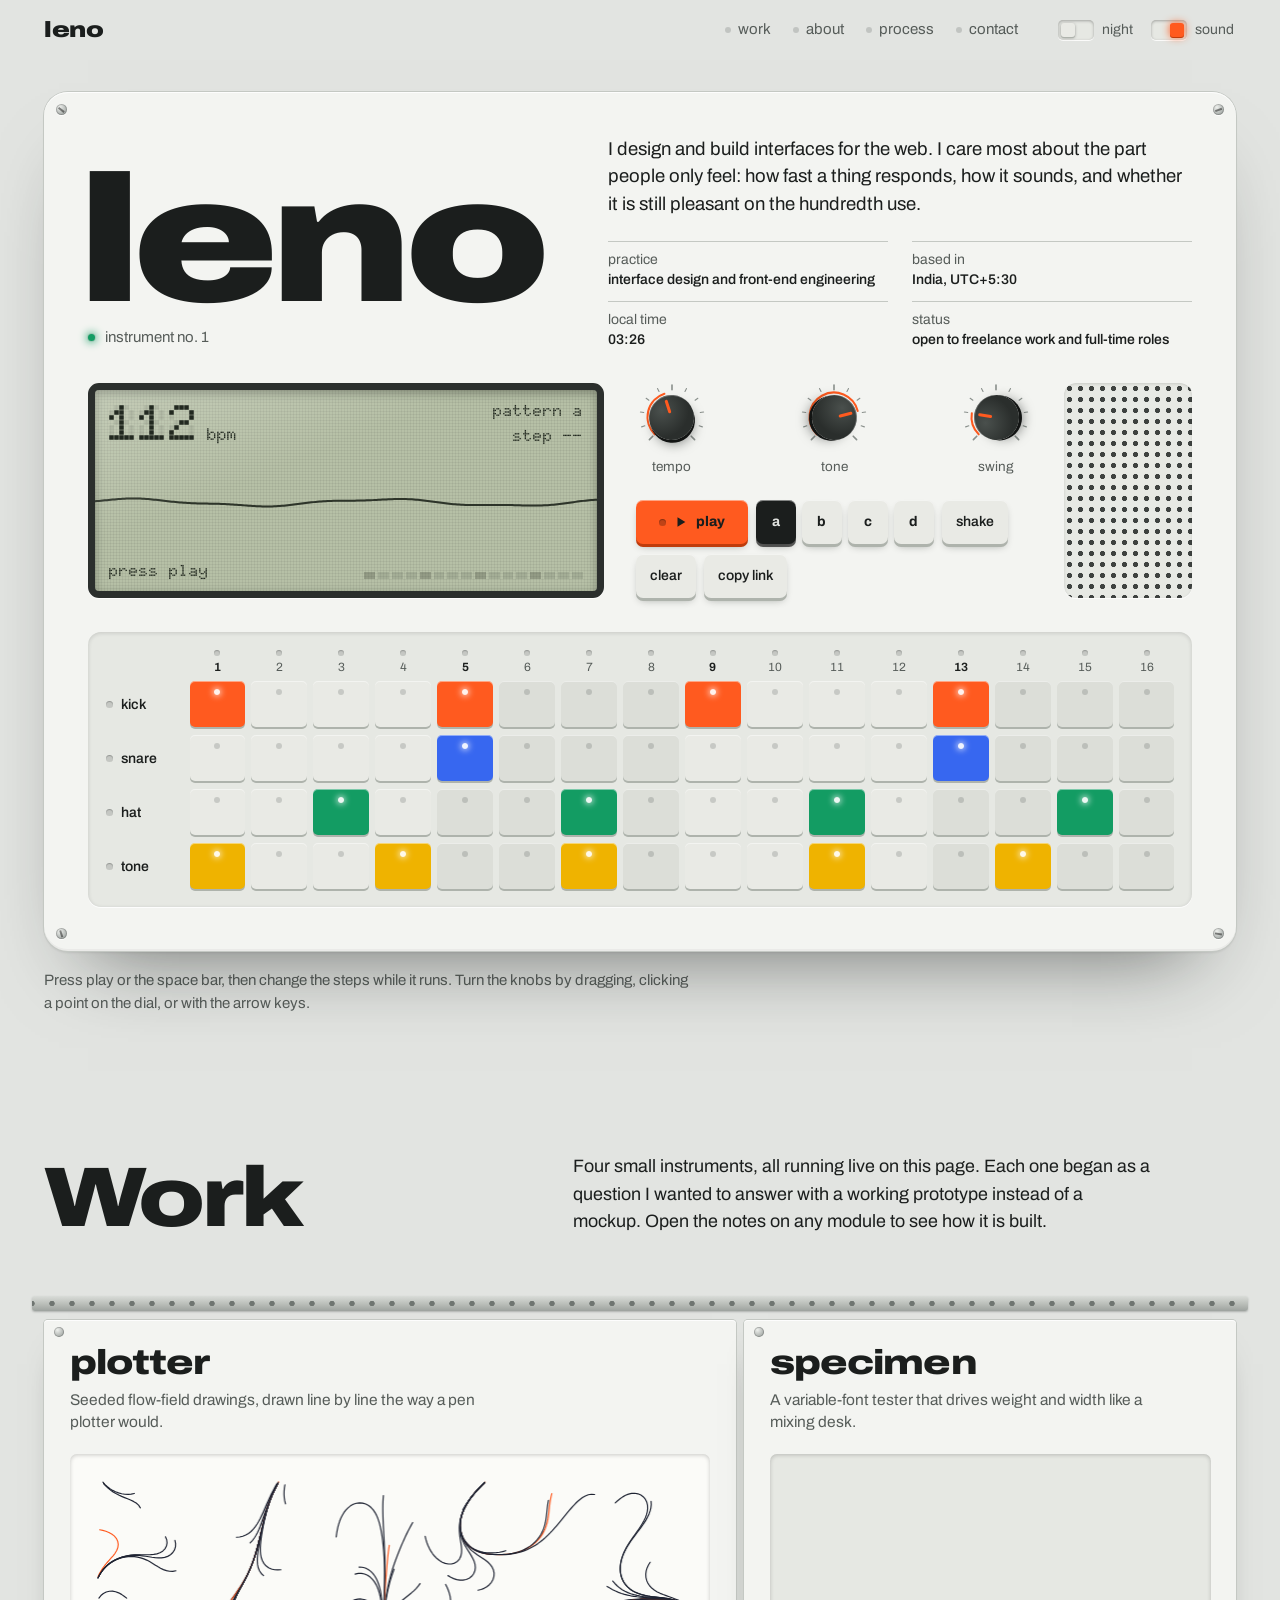
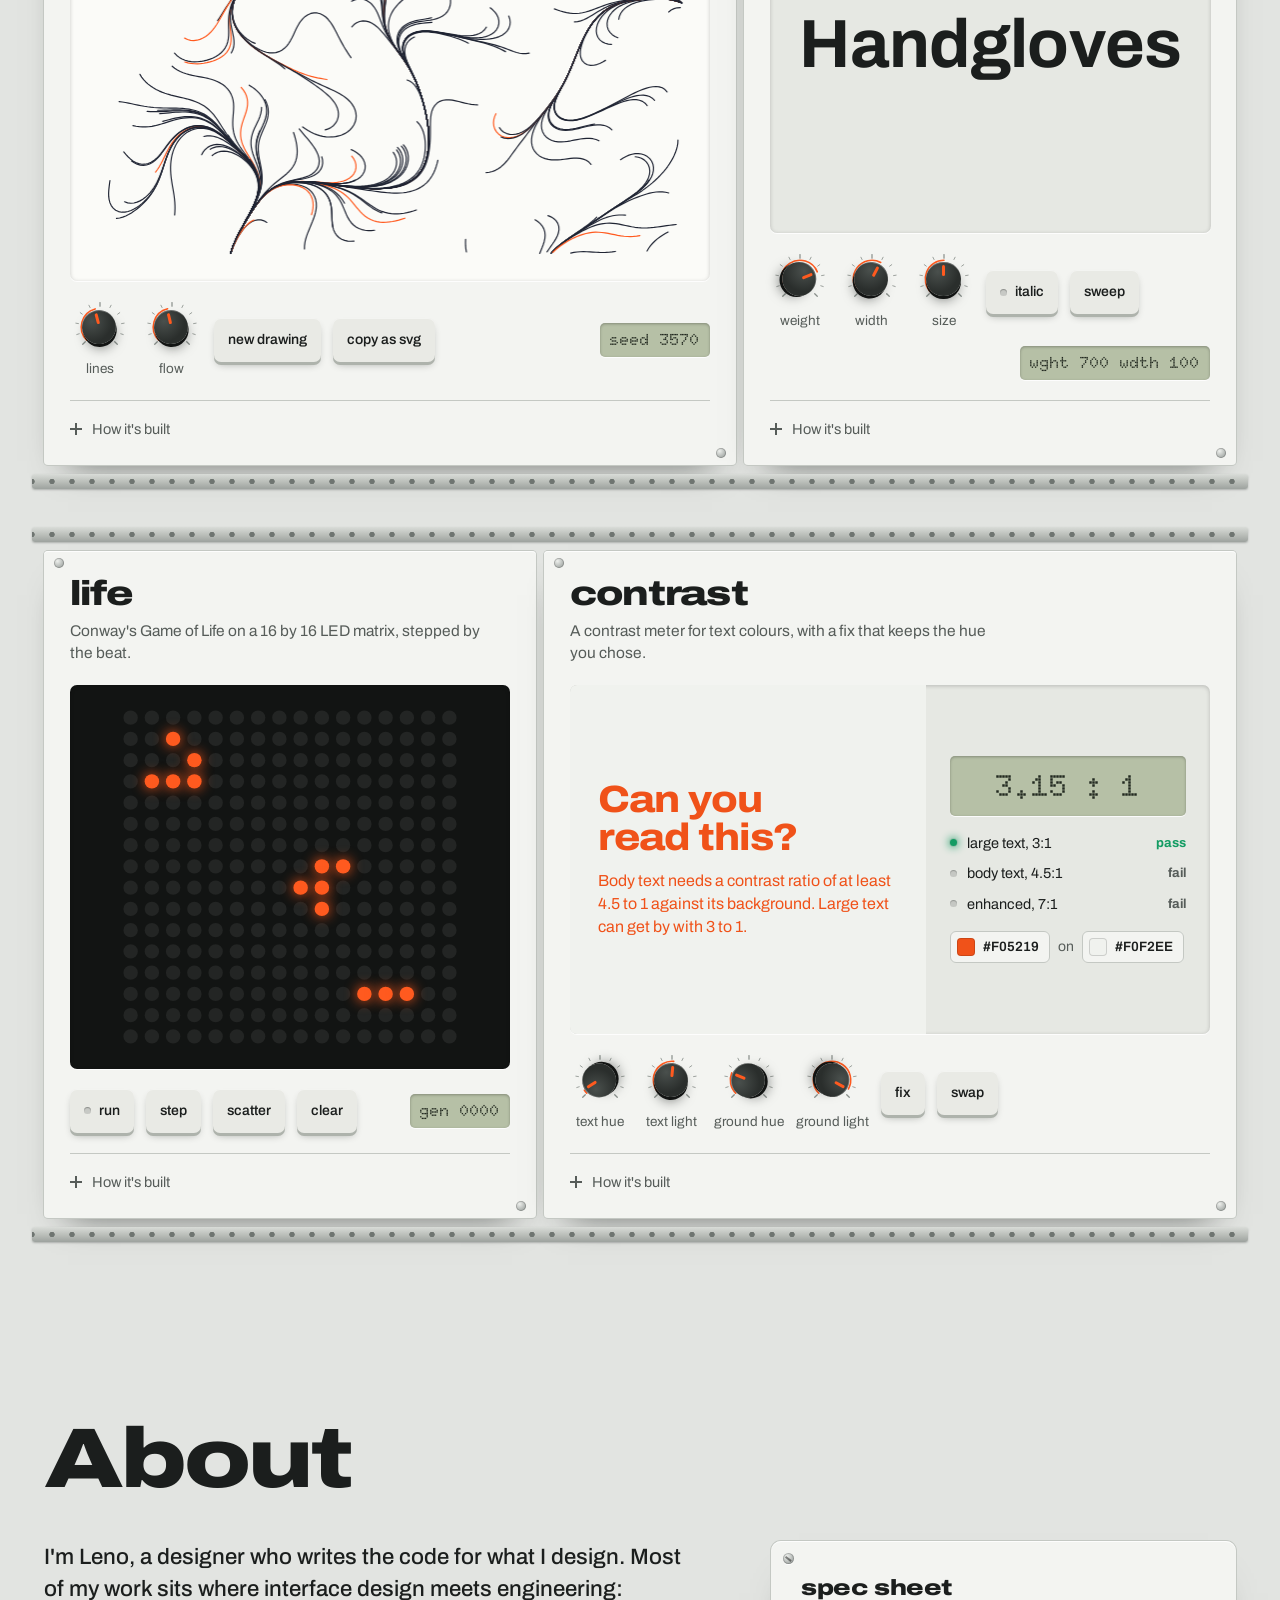
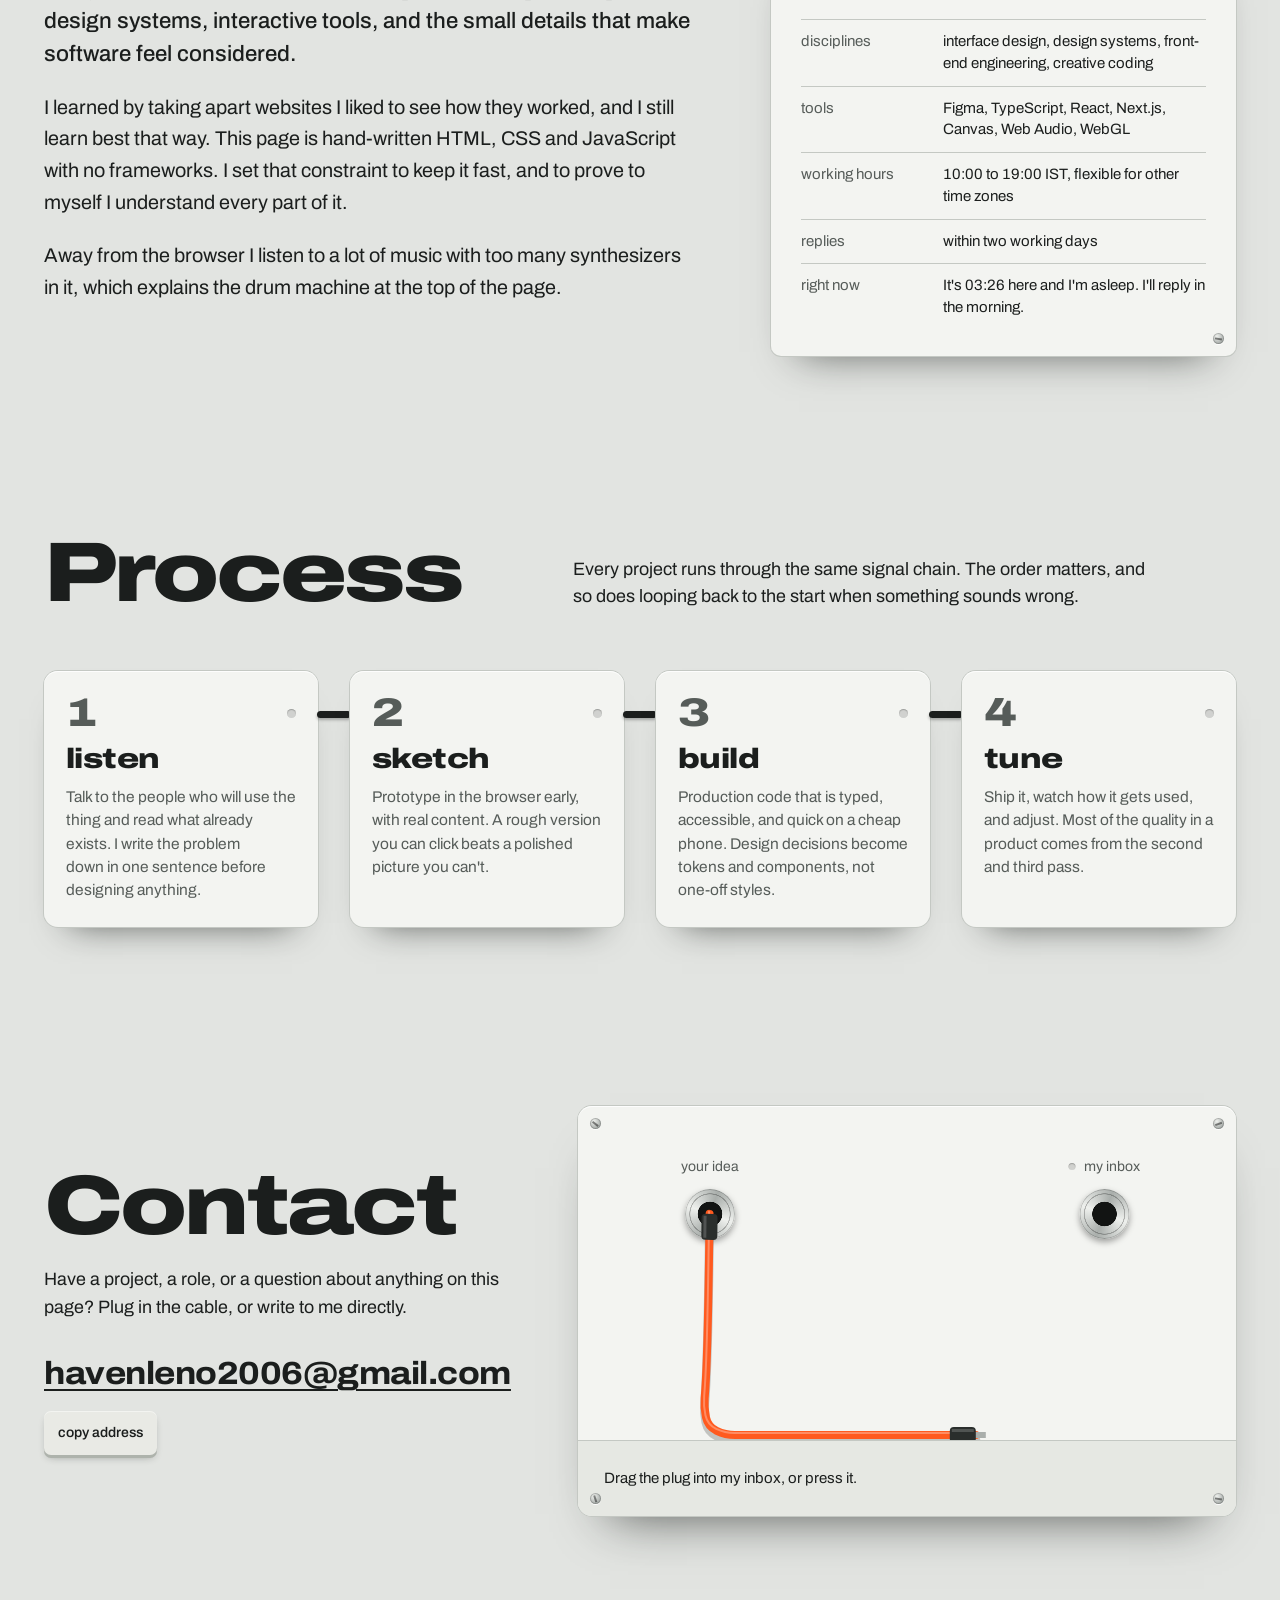
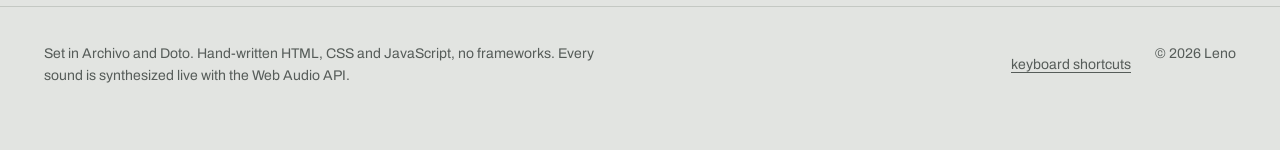
==== portfolio-1/index.html @ 3a53a5d0 "Add portfolio 1: Leno Instrument No. 1 A static portfolio built as a piece of electronic hardware. T" ====
<!doctype html>
<html lang="en">
<head>
<meta charset="utf-8">
<meta name="viewport" content="width=device-width, initial-scale=1, viewport-fit=cover">
<title>Leno Instrument No. 1</title>
<meta name="description" content="Leno designs and builds interfaces for the web. This portfolio is a playable instrument: a drum machine, four live tools, and a patch cable to get in touch.">
<meta name="theme-color" content="#E2E4E1" media="(prefers-color-scheme: light)">
<meta name="theme-color" content="#141617" media="(prefers-color-scheme: dark)">
<link rel="icon" href="data:image/svg+xml,%3Csvg xmlns='http://www.w3.org/2000/svg' viewBox='0 0 32 32'%3E%3Ccircle cx='16' cy='16' r='14' fill='%23FF5A1F'/%3E%3Crect x='14.5' y='4' width='3' height='11' rx='1.5' fill='%231B1E1D'/%3E%3C/svg%3E">
<link rel="preconnect" href="https://fonts.googleapis.com">
<link rel="preconnect" href="https://fonts.gstatic.com" crossorigin>
<link rel="stylesheet" href="https://fonts.googleapis.com/css2?family=Archivo:ital,wdth,wght@0,62..125,100..900;1,62..125,100..900&family=Doto:wght@400..900&display=swap">
<script>
  // Apply a saved theme before first paint so the page never flashes the wrong one.
  (function () {
    document.documentElement.classList.add('js');
    try {
      var saved = JSON.parse(localStorage.getItem('leno:theme'));
      if (saved === 'dark' || saved === 'light') document.documentElement.setAttribute('data-theme', saved);
    } catch (e) {}
  })();
</script>
<link rel="stylesheet" href="css/main.css">
<link rel="stylesheet" href="css/device.css">
<link rel="stylesheet" href="css/rack.css">
<link rel="stylesheet" href="css/sections.css">
</head>
<body>

<a class="skip" href="#work">Skip to the work</a>

<header class="topbar" id="topbar">
  <div class="wrap topbar__inner">
    <a class="topbar__mark" href="#top" aria-label="Leno, back to the top">leno</a>
    <nav class="topbar__nav" aria-label="Sections">
      <a href="#work">work</a>
      <a href="#about">about</a>
      <a href="#process">process</a>
      <a href="#contact">contact</a>
    </nav>
    <div class="topbar__switches">
      <button class="switch" id="theme-switch" type="button" role="switch" aria-checked="false">
        <span class="switch__track" aria-hidden="true"><span class="switch__thumb"></span></span>
        <span class="switch__label">night</span>
      </button>
      <button class="switch" id="sound-switch" type="button" role="switch" aria-checked="true">
        <span class="switch__track" aria-hidden="true"><span class="switch__thumb"></span></span>
        <span class="switch__label">sound</span>
      </button>
    </div>
  </div>
</header>

<main id="main">

  <!-- The hero is a working drum machine. -->
  <section class="hero wrap" id="top" aria-labelledby="hero-title">
    <div class="device" id="device" data-state="off">
      <span class="screw screw--tl" aria-hidden="true"></span>
      <span class="screw screw--tr" aria-hidden="true"></span>
      <span class="screw screw--bl" aria-hidden="true"></span>
      <span class="screw screw--br" aria-hidden="true"></span>

      <div class="device__head">
        <div class="device__brand">
          <h1 class="wordmark" id="hero-title">leno</h1>
          <p class="device__model"><span class="led led--power" aria-hidden="true"></span>instrument no. 1</p>
        </div>
        <div class="device__intro">
          <p class="lede">I design and build interfaces for the web. I care most about the part people only feel: how fast a thing responds, how it sounds, and whether it is still pleasant on the hundredth use.</p>
          <dl class="plate">
            <div><dt>practice</dt><dd>interface design and front-end engineering</dd></div>
            <div><dt>based in</dt><dd data-place>India, UTC+5:30</dd></div>
            <div><dt>local time</dt><dd><time data-clock>--:--</time></dd></div>
            <div><dt>status</dt><dd>open to freelance work and full-time roles</dd></div>
          </dl>
        </div>
      </div>

      <div class="device__deck">
        <div class="lcd" id="lcd">
          <canvas class="lcd__scope" id="scope" aria-hidden="true"></canvas>
          <div class="lcd__top">
            <div class="lcd__tempo">
              <span class="lcd__ghost" aria-hidden="true">888</span>
              <span class="lcd__bpm" id="lcd-bpm">112</span>
              <span class="lcd__unit">bpm</span>
            </div>
            <div class="lcd__meta">
              <span id="lcd-pattern">pattern a</span>
              <span id="lcd-step">step --</span>
            </div>
          </div>
          <div class="lcd__bottom">
            <span class="lcd__msg" id="lcd-msg" aria-live="polite">press play</span>
            <span class="lcd__steps" id="lcd-steps" aria-hidden="true"></span>
          </div>
        </div>

        <div class="controls">
          <div class="knobs">
            <div class="knob-wrap"><div id="knob-tempo"></div><span class="knob-label" id="knob-tempo-label">tempo</span></div>
            <div class="knob-wrap"><div id="knob-tone"></div><span class="knob-label" id="knob-tone-label">tone</span></div>
            <div class="knob-wrap"><div id="knob-swing"></div><span class="knob-label" id="knob-swing-label">swing</span></div>
          </div>
          <div class="transport">
            <button class="key key--play" id="play" type="button">
              <span class="key__led" aria-hidden="true"></span>
              <svg class="icon icon--play" viewBox="0 0 16 16" aria-hidden="true"><path d="M4 2.5v11l9-5.5z"/></svg>
              <svg class="icon icon--stop" viewBox="0 0 16 16" aria-hidden="true"><rect x="3.5" y="3.5" width="9" height="9" rx="1"/></svg>
              <span class="key__text">play</span>
            </button>
            <div class="patterns" role="group" aria-label="Patterns">
              <button class="key" type="button" data-pattern="a" aria-pressed="true" aria-label="Pattern a, four on the floor">a</button>
              <button class="key" type="button" data-pattern="b" aria-pressed="false" aria-label="Pattern b, broken beat">b</button>
              <button class="key" type="button" data-pattern="c" aria-pressed="false" aria-label="Pattern c, half time">c</button>
              <button class="key" type="button" data-pattern="d" aria-pressed="false" aria-label="Pattern d, electro">d</button>
            </div>
            <button class="key" id="shake" type="button">shake</button>
            <button class="key" id="clear" type="button">clear</button>
            <button class="key" id="share" type="button">copy link</button>
          </div>
        </div>

        <div class="grille" id="grille" aria-hidden="true"></div>
      </div>

      <div class="seq" id="seq" role="group" aria-label="Step sequencer, 4 lanes of 16 steps" aria-describedby="seq-help">
        <p class="visually-hidden" id="seq-help">Each button turns one step on or off. Use the arrow keys to move between steps.</p>
      </div>
    </div>
    <p class="hero__hint">Press play or the space bar, then change the steps while it runs. Turn the knobs by dragging, clicking a point on the dial, or with the arrow keys.</p>
  </section>

  <!-- Work: four live modules mounted in a rack. -->
  <section class="section wrap" id="work" aria-labelledby="work-title">
    <div class="section__head">
      <h2 class="section__title" id="work-title">Work</h2>
      <p class="section__lead">Four small instruments, all running live on this page. Each one began as a question I wanted to answer with a working prototype instead of a mockup. Open the notes on any module to see how it is built.</p>
    </div>

    <div class="rack">
      <div class="rack__row">

        <article class="module module--plotter" id="plotter" aria-labelledby="plotter-title" style="--span: 7">
          <header class="module__head">
            <h3 id="plotter-title">plotter</h3>
            <p>Seeded flow-field drawings, drawn line by line the way a pen plotter would.</p>
          </header>
          <div class="module__screen plotter__paper">
            <canvas class="plotter__canvas" id="plotter-canvas" role="img" aria-label="Generated line drawing"></canvas>
            <span class="plotter__pen" id="plotter-pen" aria-hidden="true"></span>
          </div>
          <div class="module__controls">
            <div class="knob-wrap knob-wrap--small"><div id="knob-density"></div><span class="knob-label" id="knob-density-label">lines</span></div>
            <div class="knob-wrap knob-wrap--small"><div id="knob-flow"></div><span class="knob-label" id="knob-flow-label">flow</span></div>
            <button class="key" id="plotter-new" type="button">new drawing</button>
            <button class="key" id="plotter-copy" type="button">copy as svg</button>
            <span class="readout" id="plotter-seed">seed 0000</span>
          </div>
          <details class="module__notes">
            <summary>How it's built</summary>
            <p>A flow field is a grid of angles taken from gradient noise. Every line starts at a random point and follows those angles until it leaves the paper. The random numbers come from a seeded generator, so the same seed always gives the same drawing.</p>
            <p>It renders to canvas while you watch. Copying exports the same line data as clean SVG paths, ready to paste into Figma or send to a real plotter.</p>
            <p class="module__stack">Canvas 2D, seeded PRNG, Perlin-style gradient noise</p>
          </details>
        </article>

        <article class="module module--specimen" id="specimen" aria-labelledby="specimen-title" style="--span: 5">
          <header class="module__head">
            <h3 id="specimen-title">specimen</h3>
            <p>A variable-font tester that drives weight and width like a mixing desk.</p>
          </header>
          <div class="module__screen specimen__screen" id="specimen-screen">
            <p class="specimen__text" id="specimen-text" contenteditable="true" spellcheck="false" role="textbox" aria-label="Sample text. Click to type your own.">Handgloves</p>
          </div>
          <div class="module__controls">
            <div class="knob-wrap knob-wrap--small"><div id="knob-wght"></div><span class="knob-label" id="knob-wght-label">weight</span></div>
            <div class="knob-wrap knob-wrap--small"><div id="knob-wdth"></div><span class="knob-label" id="knob-wdth-label">width</span></div>
            <div class="knob-wrap knob-wrap--small"><div id="knob-size"></div><span class="knob-label" id="knob-size-label">size</span></div>
            <button class="key" id="specimen-italic" type="button" aria-pressed="false"><span class="key__led" aria-hidden="true"></span>italic</button>
            <button class="key" id="specimen-sweep" type="button">sweep</button>
            <span class="readout" id="specimen-readout">wght 700 wdth 100</span>
          </div>
          <details class="module__notes">
            <summary>How it's built</summary>
            <p>A variable font stores a whole family in one file, with axes you can set to any value in between. This tester moves Archivo along its weight and width axes, the same font and axes used for every heading on this page. Click the sample to type your own text.</p>
            <p class="module__stack">CSS font-weight and font-stretch on a variable font, container query units</p>
          </details>
        </article>

      </div>
      <div class="rack__row">

        <article class="module module--life" id="life" aria-labelledby="life-title" style="--span: 5">
          <header class="module__head">
            <h3 id="life-title">life</h3>
            <p>Conway's Game of Life on a 16 by 16 LED matrix, stepped by the beat.</p>
          </header>
          <div class="module__screen life__matrix">
            <canvas class="life__canvas" id="life-canvas" tabindex="0" role="application" aria-roledescription="cell grid" aria-label="Life grid, 16 by 16. Arrow keys move the cursor, space turns a cell on or off." aria-describedby="life-readout"></canvas>
          </div>
          <div class="module__controls">
            <button class="key" id="life-run" type="button" aria-pressed="false"><span class="key__led" aria-hidden="true"></span>run</button>
            <button class="key" id="life-step" type="button">step</button>
            <button class="key" id="life-seed" type="button">scatter</button>
            <button class="key" id="life-clear" type="button">clear</button>
            <span class="readout" id="life-readout">gen 0000</span>
          </div>
          <details class="module__notes">
            <summary>How it's built</summary>
            <p>The grid wraps at the edges, so a glider that leaves on the right comes back on the left. Draw cells with the pointer, or focus the grid and use the arrow keys and space.</p>
            <p>When the drum machine is playing, the grid advances one generation on every beat instead of running on its own timer, so rhythm and pattern stay locked together.</p>
            <p class="module__stack">Canvas 2D, typed arrays, the sequencer's audio clock</p>
          </details>
        </article>

        <article class="module module--contrast" id="contrast" aria-labelledby="contrast-title" style="--span: 7">
          <header class="module__head">
            <h3 id="contrast-title">contrast</h3>
            <p>A contrast meter for text colours, with a fix that keeps the hue you chose.</p>
          </header>
          <div class="module__screen contrast__screen">
            <div class="contrast__preview" id="contrast-preview">
              <p class="contrast__big">Can you read this?</p>
              <p class="contrast__small">Body text needs a contrast ratio of at least 4.5 to 1 against its background. Large text can get by with 3 to 1.</p>
            </div>
            <div class="contrast__meter">
              <p class="readout readout--big" id="contrast-ratio">0.00 : 1</p>
              <ul class="contrast__checks" id="contrast-checks">
                <li data-min="3"><span class="led" aria-hidden="true"></span><span>large text, 3:1</span><strong>fail</strong></li>
                <li data-min="4.5"><span class="led" aria-hidden="true"></span><span>body text, 4.5:1</span><strong>fail</strong></li>
                <li data-min="7"><span class="led" aria-hidden="true"></span><span>enhanced, 7:1</span><strong>fail</strong></li>
              </ul>
              <p class="contrast__hex">
                <button class="hexchip" type="button" id="contrast-fg-hex">#000000</button>
                <span>on</span>
                <button class="hexchip" type="button" id="contrast-bg-hex">#FFFFFF</button>
              </p>
            </div>
          </div>
          <div class="module__controls">
            <div class="knob-wrap knob-wrap--small"><div id="knob-fg-h"></div><span class="knob-label" id="knob-fg-h-label">text hue</span></div>
            <div class="knob-wrap knob-wrap--small"><div id="knob-fg-l"></div><span class="knob-label" id="knob-fg-l-label">text light</span></div>
            <div class="knob-wrap knob-wrap--small"><div id="knob-bg-h"></div><span class="knob-label" id="knob-bg-h-label">ground hue</span></div>
            <div class="knob-wrap knob-wrap--small"><div id="knob-bg-l"></div><span class="knob-label" id="knob-bg-l-label">ground light</span></div>
            <button class="key" id="contrast-fix" type="button">fix</button>
            <button class="key" id="contrast-swap" type="button">swap</button>
          </div>
          <details class="module__notes">
            <summary>How it's built</summary>
            <p>The ratio uses the WCAG 2 formula: the relative luminance of the lighter colour plus 0.05, divided by the darker one plus 0.05. Fix runs a binary search for the smallest lightness change to the text colour that reaches 4.5 to 1, so the hue you picked survives.</p>
            <p class="module__stack">sRGB relative luminance, binary search, no colour libraries</p>
          </details>
        </article>

      </div>
    </div>
  </section>

  <!-- About -->
  <section class="section wrap about" id="about" aria-labelledby="about-title">
    <div class="section__head">
      <h2 class="section__title" id="about-title">About</h2>
    </div>
    <div class="about__grid">
      <div class="about__text">
        <p>I'm Leno, a designer who writes the code for what I design. Most of my work sits where interface design meets engineering: design systems, interactive tools, and the small details that make software feel considered.</p>
        <p>I learned by taking apart websites I liked to see how they worked, and I still learn best that way. This page is hand-written HTML, CSS and JavaScript with no frameworks. I set that constraint to keep it fast, and to prove to myself I understand every part of it.</p>
        <p>Away from the browser I listen to a lot of music with too many synthesizers in it, which explains the drum machine at the top of the page.</p>
      </div>
      <aside class="spec" aria-labelledby="spec-title">
        <span class="screw screw--tl" aria-hidden="true"></span>
        <span class="screw screw--br" aria-hidden="true"></span>
        <h3 class="spec__title" id="spec-title">spec sheet</h3>
        <dl class="spec__list">
          <div><dt>disciplines</dt><dd>interface design, design systems, front-end engineering, creative coding</dd></div>
          <div><dt>tools</dt><dd>Figma, TypeScript, React, Next.js, Canvas, Web Audio, WebGL</dd></div>
          <div><dt>working hours</dt><dd>10:00 to 19:00 IST, flexible for other time zones</dd></div>
          <div><dt>replies</dt><dd>within two working days</dd></div>
          <div><dt>right now</dt><dd id="now-status">checking the clock</dd></div>
        </dl>
      </aside>
    </div>
  </section>

  <!-- Process: the stages really are a sequence, so they are numbered. -->
  <section class="section wrap" id="process" aria-labelledby="process-title">
    <div class="section__head">
      <h2 class="section__title" id="process-title">Process</h2>
      <p class="section__lead">Every project runs through the same signal chain. The order matters, and so does looping back to the start when something sounds wrong.</p>
    </div>
    <ol class="chain" id="chain">
      <li class="pedal">
        <div class="pedal__top"><span class="pedal__num">1</span><span class="led" aria-hidden="true"></span></div>
        <h3>listen</h3>
        <p>Talk to the people who will use the thing and read what already exists. I write the problem down in one sentence before designing anything.</p>
      </li>
      <li class="pedal">
        <div class="pedal__top"><span class="pedal__num">2</span><span class="led" aria-hidden="true"></span></div>
        <h3>sketch</h3>
        <p>Prototype in the browser early, with real content. A rough version you can click beats a polished picture you can't.</p>
      </li>
      <li class="pedal">
        <div class="pedal__top"><span class="pedal__num">3</span><span class="led" aria-hidden="true"></span></div>
        <h3>build</h3>
        <p>Production code that is typed, accessible, and quick on a cheap phone. Design decisions become tokens and components, not one-off styles.</p>
      </li>
      <li class="pedal">
        <div class="pedal__top"><span class="pedal__num">4</span><span class="led" aria-hidden="true"></span></div>
        <h3>tune</h3>
        <p>Ship it, watch how it gets used, and adjust. Most of the quality in a product comes from the second and third pass.</p>
      </li>
    </ol>
  </section>

  <!-- Contact: a patch bay with a real cable. The address is always visible as text. -->
  <section class="section wrap contact" id="contact" aria-labelledby="contact-title">
    <div class="contact__grid">
      <div class="contact__text">
        <h2 class="section__title" id="contact-title">Contact</h2>
        <p class="section__lead">Have a project, a role, or a question about anything on this page? Plug in the cable, or write to me directly.</p>
        <div class="contact__email">
          <a class="contact__address" data-email href="mailto:havenleno2006@gmail.com">havenleno2006@gmail.com</a>
          <button class="key" type="button" data-copy-email>copy address</button>
        </div>
      </div>
      <div class="patchbay" id="patchbay">
        <span class="screw screw--tl" aria-hidden="true"></span>
        <span class="screw screw--tr" aria-hidden="true"></span>
        <span class="screw screw--bl" aria-hidden="true"></span>
        <span class="screw screw--br" aria-hidden="true"></span>
        <canvas class="patchbay__canvas" id="patch-canvas" aria-hidden="true"></canvas>
        <div class="jack jack--out" id="jack-out">
          <span class="jack__hole" aria-hidden="true"></span>
          <span class="jack__label">your idea</span>
        </div>
        <div class="jack jack--in" id="jack-in">
          <span class="jack__hole" aria-hidden="true"></span>
          <span class="jack__label"><span class="led" id="jack-led" aria-hidden="true"></span>my inbox</span>
        </div>
        <button class="patch__plug" id="patch-plug" type="button" aria-label="Cable plug. Press to plug it into my inbox."></button>
        <div class="patchbay__status">
          <p id="patch-status" aria-live="polite">Drag the plug into my inbox, or press it.</p>
          <div class="patchbay__actions" id="patch-actions" hidden>
            <a class="key key--go" data-email-compose href="mailto:havenleno2006@gmail.com">write an email</a>
            <button class="key" type="button" id="patch-unplug">unplug</button>
          </div>
        </div>
      </div>
    </div>
  </section>

</main>

<footer class="wrap colophon">
  <p>Set in Archivo and Doto. Hand-written HTML, CSS and JavaScript, no frameworks. Every sound is synthesized live with the Web Audio API.</p>
  <p class="colophon__end"><button class="linkish" type="button" id="open-shortcuts">keyboard shortcuts</button><span>&copy; <span data-year>2026</span> Leno</span></p>
</footer>

<div class="minideck" id="minideck" aria-hidden="true">
  <span class="minideck__steps" id="mini-steps"></span>
  <button class="key key--small" type="button" id="mini-stop" tabindex="-1">stop</button>
  <a class="minideck__back" href="#top" tabindex="-1">back to the device</a>
</div>

<dialog class="sheet" id="shortcuts" aria-labelledby="shortcuts-title">
  <h2 id="shortcuts-title">Keyboard shortcuts</h2>
  <dl class="sheet__list">
    <div><dt>play or stop</dt><dd><kbd>space</kbd></dd></div>
    <div><dt>patterns a to d</dt><dd><kbd>1</kbd> <kbd>2</kbd> <kbd>3</kbd> <kbd>4</kbd></dd></div>
    <div><dt>shake the pattern</dt><dd><kbd>r</kbd></dd></div>
    <div><dt>clear the pattern</dt><dd><kbd>c</kbd></dd></div>
    <div><dt>night mode</dt><dd><kbd>n</kbd></dd></div>
    <div><dt>sound on or off</dt><dd><kbd>m</kbd></dd></div>
    <div><dt>this sheet</dt><dd><kbd>?</kbd></dd></div>
  </dl>
  <form method="dialog"><button class="key" type="submit">close</button></form>
</dialog>

<div class="toast" id="toast" role="status" aria-live="polite"></div>

<script src="js/core.js" defer></script>
<script src="js/config.js" defer></script>
<script src="js/audio.js" defer></script>
<script src="js/knob.js" defer></script>
<script src="js/scope.js" defer></script>
<script src="js/sequencer.js" defer></script>
<script src="js/plotter.js" defer></script>
<script src="js/specimen.js" defer></script>
<script src="js/contrast.js" defer></script>
<script src="js/life.js" defer></script>
<script src="js/patch.js" defer></script>
<script src="js/app.js" defer></script>
</body>
</html>
---- portfolio-1/css/main.css ----
/* Arial resized to Archivo's measured width and vertical metrics, so text barely moves
   when the web font arrives (keeps layout shift near zero). */
@font-face {
  font-family: "Archivo Fallback";
  src: local("Arial"), local("Helvetica"), local("Liberation Sans");
  size-adjust: 97.9%;
  ascent-override: 89.9%;
  descent-override: 21.5%;
  line-gap-override: 0%;
}

/* Layout: one device-scale hero, then rack rows of live modules on a 12-column grid.
   Everything is a physical object: panels, rubber keys, knobs, LEDs, a reflective LCD. */
:root {
  --page: #E2E4E1;
  --page-deep: #D4D7D3;
  --panel: #F3F4F1;
  --panel-sunk: #E6E8E3;
  --edge: #C4C8C3;
  --hi: rgb(255 255 255 / .85);
  --ink: #1B1E1D;
  --ink-soft: #565C59;
  --on-accent: #1B1E1D;

  --key: #E9EAE5;
  --key-alt: #DCDED8;
  --key-side: #AEB3AC;
  --knob: #2A2E2C;
  --knob-hi: #4A504D;
  --knob-side: #121413;
  --tick: #8A908C;

  --lcd: #B6C0A6;
  --lcd-ink: #222920;
  --lcd-bezel: #2B2F2D;
  --paper: #FBFBF8;
  --paper-ink: #1F2433;
  --matrix: #121413;
  --led-off: rgb(27 30 29 / .16);

  --orange: #FF5A1F;
  --orange-deep: #BF3C0C;
  --blue: #3767F0;
  --green: #139C63;
  --yellow: #EFB300;

  --metal-1: #A9AEAB;
  --metal-2: #EEF0ED;
  --rail: #B9BDB8;
  --rail-hi: #D9DCD8;
  --rail-lo: #9DA29E;
  --rail-hole: #6F7571;

  --focus: #3767F0;
  --shadow-rgb: 20 24 22;

  --font: "Archivo", "Archivo Fallback", "Helvetica Neue", Helvetica, Arial, sans-serif;
  --font-dot: "Doto", "Courier New", monospace;

  color-scheme: light;
}

@media (prefers-color-scheme: dark) {
  :root:not([data-theme="light"]) {
    --page: #141617;
    --page-deep: #0F1112;
    --panel: #222527;
    --panel-sunk: #1A1C1E;
    --edge: #0A0B0C;
    --hi: rgb(255 255 255 / .07);
    --ink: #E7E9E5;
    --ink-soft: #A3A9A5;
    --key: #34383B;
    --key-alt: #2C3033;
    --key-side: #0D0F10;
    --knob: #CFD2CC;
    --knob-hi: #F2F3EF;
    --knob-side: #7E847F;
    --tick: #6D7370;
    --lcd: #93A68D;
    --lcd-ink: #121810;
    --lcd-bezel: #0B0C0D;
    --paper: #E9E9E3;
    --paper-ink: #1C2130;
    --matrix: #0A0B0B;
    --led-off: rgb(0 0 0 / .5);
    --blue: #5C86FF;
    --metal-1: #6E7471;
    --metal-2: #BFC4C0;
    --rail: #3A3E40;
    --rail-hi: #4D5255;
    --rail-lo: #26292B;
    --rail-hole: #0C0D0E;
    --focus: #8FAAFF;
    --shadow-rgb: 0 0 0;
    color-scheme: dark;
  }
}

:root[data-theme="dark"] {
  --page: #141617;
  --page-deep: #0F1112;
  --panel: #222527;
  --panel-sunk: #1A1C1E;
  --edge: #0A0B0C;
  --hi: rgb(255 255 255 / .07);
  --ink: #E7E9E5;
  --ink-soft: #A3A9A5;
  --key: #34383B;
  --key-alt: #2C3033;
  --key-side: #0D0F10;
  --knob: #CFD2CC;
  --knob-hi: #F2F3EF;
  --knob-side: #7E847F;
  --tick: #6D7370;
  --lcd: #93A68D;
  --lcd-ink: #121810;
  --lcd-bezel: #0B0C0D;
  --paper: #E9E9E3;
  --paper-ink: #1C2130;
  --matrix: #0A0B0B;
  --led-off: rgb(0 0 0 / .5);
  --blue: #5C86FF;
  --metal-1: #6E7471;
  --metal-2: #BFC4C0;
  --rail: #3A3E40;
  --rail-hi: #4D5255;
  --rail-lo: #26292B;
  --rail-hole: #0C0D0E;
  --focus: #8FAAFF;
  --shadow-rgb: 0 0 0;
  color-scheme: dark;
}

/* ---------- base ---------- */

*, *::before, *::after { box-sizing: border-box; }

html { -webkit-text-size-adjust: 100%; text-size-adjust: 100%; }

@media (prefers-reduced-motion: no-preference) {
  html { scroll-behavior: smooth; }
}

body {
  margin: 0;
  background: var(--page);
  color: var(--ink);
  font-family: var(--font);
  font-size: 17px;
  line-height: 1.55;
  font-stretch: 100%;
  -webkit-font-smoothing: antialiased;
  -moz-osx-font-smoothing: grayscale;
  overflow-x: clip;
  transition: background-color .35s ease, color .35s ease;
}

[hidden] { display: none !important; }

h1, h2, h3, p, dl, dd, ol, ul, figure { margin: 0; }
ol, ul { padding: 0; list-style: none; }
img, svg, canvas { display: block; max-width: 100%; }
button { font: inherit; color: inherit; }
a { color: inherit; }
h1, h2, h3 { text-wrap: balance; }
p { text-wrap: pretty; }

::selection { background: var(--orange); color: var(--on-accent); }

:focus-visible {
  outline: 2px solid var(--focus);
  outline-offset: 3px;
}

.wrap {
  width: 100%;
  max-width: 1300px;
  margin-inline: auto;
  padding-inline: clamp(16px, 4vw, 44px);
}

.visually-hidden {
  position: absolute !important;
  width: 1px; height: 1px;
  overflow: hidden;
  clip-path: inset(50%);
  white-space: nowrap;
}

.skip {
  position: absolute;
  left: 16px;
  top: -80px;
  z-index: 50;
  padding: 10px 14px;
  border-radius: 6px;
  background: var(--ink);
  color: var(--page);
  text-decoration: none;
}
.skip:focus { top: 12px; }

/* ---------- top bar ---------- */

.topbar {
  position: sticky;
  top: env(safe-area-inset-top, 0px);
  z-index: 20;
  background: var(--page);
  transition: box-shadow .2s ease, background-color .35s ease;
}
.topbar.is-scrolled { box-shadow: 0 1px 0 var(--edge); }

.topbar__inner {
  display: flex;
  align-items: center;
  gap: 8px 28px;
  min-height: 60px;
}

.topbar__mark {
  font-size: 22px;
  font-weight: 900;
  font-stretch: 125%;
  letter-spacing: -0.02em;
  line-height: 1;
  text-decoration: none;
}

.topbar__nav {
  display: flex;
  gap: 2px;
  margin-left: auto;
}
.topbar__nav a {
  position: relative;
  display: inline-flex;
  align-items: center;
  gap: 7px;
  min-height: 36px;
  padding: 0 10px;
  border-radius: 6px;
  color: var(--ink-soft);
  font-size: 15px;
  text-decoration: none;
  transition: color .15s ease;
}
.topbar__nav a::before {
  content: "";
  width: 6px;
  height: 6px;
  border-radius: 50%;
  background: var(--led-off);
  transition: background-color .2s ease, box-shadow .2s ease;
}
.topbar__nav a:hover { color: var(--ink); }
.topbar__nav a[aria-current="true"] { color: var(--ink); }
.topbar__nav a[aria-current="true"]::before {
  background: var(--orange);
  box-shadow: 0 0 6px 1px var(--orange);
}

.topbar__switches { display: flex; gap: 14px; }

.switch {
  display: inline-flex;
  align-items: center;
  gap: 8px;
  min-height: 36px;
  padding: 0 2px;
  border: 0;
  background: none;
  color: var(--ink-soft);
  font-size: 14px;
  cursor: pointer;
}
.switch:hover { color: var(--ink); }
.switch__track {
  position: relative;
  width: 36px;
  height: 20px;
  border-radius: 5px;
  background: var(--panel-sunk);
  box-shadow: inset 0 1px 3px rgb(0 0 0 / .3), 0 1px 0 var(--hi);
}
.switch__thumb {
  position: absolute;
  top: 3px;
  left: 3px;
  width: 14px;
  height: 14px;
  border-radius: 3px;
  background: var(--key);
  box-shadow: 0 1px 0 var(--key-side), 0 1px 3px rgb(0 0 0 / .35);
  transition: transform .18s cubic-bezier(.3, .7, .3, 1), background-color .18s ease;
}
.switch[aria-checked="true"] .switch__thumb {
  transform: translateX(16px);
  background: var(--orange);
  box-shadow: 0 1px 0 var(--orange-deep), 0 0 8px var(--orange);
}

@media (max-width: 640px) {
  .topbar__inner { flex-wrap: wrap; padding-block: 8px 4px; }
  .topbar__switches { margin-left: auto; }
  .topbar__nav { order: 3; width: 100%; margin-left: -10px; }
}

/* ---------- shared hardware parts ---------- */

.led {
  display: inline-block;
  flex: none;
  width: 7px;
  height: 7px;
  border-radius: 50%;
  background: var(--led-off);
  box-shadow: inset 0 1px 1px rgb(0 0 0 / .25);
  transition: background-color .12s ease, box-shadow .12s ease;
}
.led.is-on {
  background: var(--lit, var(--orange));
  box-shadow: 0 0 0 1px rgb(0 0 0 / .08), 0 0 8px 1px var(--lit, var(--orange));
}

.screw {
  position: absolute;
  width: 11px;
  height: 11px;
  border-radius: 50%;
  background: radial-gradient(circle at 35% 30%, var(--metal-2), var(--metal-1) 70%);
  box-shadow: inset 0 0 0 1px rgb(0 0 0 / .18), 0 1px 0 var(--hi);
}
.screw::after {
  content: "";
  position: absolute;
  left: 2px;
  right: 2px;
  top: 50%;
  height: 1.5px;
  margin-top: -.75px;
  background: rgb(0 0 0 / .45);
  transform: rotate(var(--turn, 40deg));
}
.screw--tl { top: 12px; left: 12px; --turn: 38deg; }
.screw--tr { top: 12px; right: 12px; --turn: -20deg; }
.screw--bl { bottom: 12px; left: 12px; --turn: 72deg; }
.screw--br { bottom: 12px; right: 12px; --turn: 10deg; }

/* Rubber keys */
.key {
  --face: var(--key);
  --side: var(--key-side);
  position: relative;
  display: inline-flex;
  align-items: center;
  justify-content: center;
  gap: 8px;
  min-width: 44px;
  min-height: 44px;
  padding: 0 14px;
  border: 0;
  border-radius: 7px;
  background: var(--face);
  color: var(--ink);
  font-size: 14px;
  font-weight: 550;
  line-height: 1;
  text-decoration: none;
  white-space: nowrap;
  cursor: pointer;
  user-select: none;
  -webkit-user-select: none;
  -webkit-tap-highlight-color: transparent;
  box-shadow:
    inset 0 1px 0 rgb(255 255 255 / .45),
    0 3px 0 var(--side),
    0 5px 8px -4px rgb(var(--shadow-rgb) / .45);
  transition: transform .06s ease, box-shadow .06s ease, background-color .15s ease;
}
.key:hover { --face: color-mix(in srgb, var(--key) 92%, var(--ink)); }
.key:active,
.key.is-down {
  transform: translateY(2px);
  box-shadow:
    inset 0 1px 0 rgb(255 255 255 / .3),
    0 1px 0 var(--side),
    0 1px 3px -1px rgb(var(--shadow-rgb) / .4);
}
.key__led {
  width: 7px;
  height: 7px;
  border-radius: 50%;
  background: var(--led-off);
  box-shadow: inset 0 1px 1px rgb(0 0 0 / .3);
  transition: background-color .12s ease, box-shadow .12s ease;
}
.key[aria-pressed="true"] .key__led {
  background: var(--lit, var(--orange));
  box-shadow: 0 0 0 1px rgb(0 0 0 / .08), 0 0 8px 1px var(--lit, var(--orange));
}
.key--small { min-height: 36px; min-width: 36px; padding: 0 12px; font-size: 13px; }
.key--go {
  --face: var(--orange);
  --side: var(--orange-deep);
  color: var(--on-accent);
  font-weight: 700;
}
.key--go:hover { --face: color-mix(in srgb, var(--orange) 90%, white); }

.icon { width: 14px; height: 14px; fill: currentColor; }

/* Knobs */
.knob-wrap {
  display: grid;
  justify-items: center;
  gap: 6px;
  min-width: 72px;
}
.knob-label {
  font-size: 13.5px;
  color: var(--ink-soft);
  font-variant-numeric: tabular-nums;
  white-space: nowrap;
}
.knob-label.is-value { color: var(--ink); font-weight: 600; }

.knob {
  --size: 68px;
  position: relative;
  width: var(--size);
  height: var(--size);
  border-radius: 50%;
  cursor: grab;
  touch-action: none;
  -webkit-tap-highlight-color: transparent;
}
.knob.is-turning { cursor: grabbing; }
.knob:focus-visible { outline-offset: 2px; }
.knob__ticks {
  position: absolute;
  inset: 0;
  width: 100%;
  height: 100%;
  color: var(--tick);
  overflow: visible;
}
.knob__ticks .knob__arc {
  fill: none;
  stroke: var(--orange);
  stroke-width: 3;
  stroke-linecap: round;
}
.knob__cap {
  position: absolute;
  inset: 17%;
  border-radius: 50%;
  background: radial-gradient(circle at 34% 28%, var(--knob-hi), var(--knob) 62%);
  box-shadow:
    0 3px 0 var(--knob-side),
    0 7px 12px -3px rgb(var(--shadow-rgb) / .5),
    inset 0 1px 0 rgb(255 255 255 / .25);
}
.knob__pointer {
  position: absolute;
  left: 50%;
  top: 8%;
  width: 3px;
  height: 32%;
  margin-left: -1.5px;
  border-radius: 2px;
  background: var(--orange);
}
.knob-wrap--small { min-width: 60px; }
.knob-wrap--small .knob { --size: 52px; }

/* Small LCD readout used on modules */
.readout {
  display: inline-flex;
  align-items: center;
  min-height: 34px;
  padding: 0 10px;
  border-radius: 5px;
  background: var(--lcd);
  color: var(--lcd-ink);
  box-shadow: inset 0 1px 3px rgb(0 0 0 / .28), 0 1px 0 var(--hi);
  font-family: var(--font-dot);
  font-size: 16px;
  font-weight: 800;
  line-height: 1;
  white-space: nowrap;
  font-variant-numeric: tabular-nums;
}

.linkish {
  padding: 0;
  border: 0;
  background: none;
  color: inherit;
  font: inherit;
  text-decoration: underline;
  text-underline-offset: 3px;
  cursor: pointer;
}
.linkish:hover { color: var(--ink); }

@media (prefers-reduced-motion: reduce) {
  *, *::before, *::after {
    transition-duration: .01ms !important;
    animation-duration: .01ms !important;
    animation-iteration-count: 1 !important;
  }
}
---- portfolio-1/css/device.css ----
/* The hero device: head (wordmark + intro), deck (LCD, controls, grille), sequencer. */

.hero {
  padding-block: clamp(16px, 2.6vw, 32px) clamp(24px, 4vw, 48px);
}

.hero__hint {
  margin-top: 18px;
  max-width: 72ch;
  color: var(--ink-soft);
  font-size: 15px;
}

.device {
  position: relative;
  display: grid;
  gap: clamp(22px, 3vw, 34px);
  padding: clamp(22px, 3.4vw, 44px);
  border-radius: clamp(14px, 2vw, 24px);
  background: var(--panel);
  box-shadow:
    inset 0 1px 0 var(--hi),
    inset 0 -2px 0 rgb(0 0 0 / .04),
    0 0 0 1px var(--edge),
    0 2px 2px rgb(var(--shadow-rgb) / .08),
    0 44px 80px -44px rgb(var(--shadow-rgb) / .6);
  transition: background-color .35s ease;
}

/* The case shows at once; its contents wait for the web fonts (the boot in app.js adds
   .is-ready), so nothing visibly jumps when the fonts swap in. The animation is a CSS-only
   safety net that reveals everything after 1.6s even if the scripts never run. */
.js .device:not(.is-ready) > :not(.screw) {
  visibility: hidden;
  animation: device-reveal 0s 1.6s forwards;
}
@keyframes device-reveal { to { visibility: visible; } }

/* ---- head ---- */

.device__head {
  display: grid;
  grid-template-columns: auto minmax(0, 1fr);
  gap: clamp(24px, 5vw, 72px);
  align-items: end;
}

.wordmark {
  /* A fixed box, measured from the loaded font, so the hero grid can't jump on font swap. */
  width: 2.6em;
  white-space: nowrap;
  margin-left: -0.05em;
  font-size: clamp(88px, 14vw, 196px);
  font-weight: 900;
  font-stretch: 125%;
  line-height: .74;
  letter-spacing: -0.04em;
}

.device__model {
  display: flex;
  align-items: center;
  gap: 10px;
  margin-top: 18px;
  color: var(--ink-soft);
  font-size: 15px;
}
.led--power { --lit: var(--green); }
.device:not([data-state="off"]) .led--power {
  background: var(--green);
  box-shadow: 0 0 0 1px rgb(0 0 0 / .08), 0 0 8px 1px var(--green);
}

.device__intro {
  display: grid;
  gap: 22px;
  max-width: 640px;
  justify-self: end;
}

.lede {
  font-size: clamp(17px, 1.45vw, 20px);
  line-height: 1.5;
}

.plate {
  display: grid;
  grid-template-columns: repeat(2, minmax(0, 1fr));
  gap: 12px 24px;
  font-size: 14px;
  line-height: 1.4;
}
.plate > div {
  padding-top: 8px;
  border-top: 1px solid var(--edge);
}
.plate dt { color: var(--ink-soft); }
.plate dd { font-weight: 550; }
.plate time { font-variant-numeric: tabular-nums; }

/* ---- deck ---- */

.device__deck {
  display: grid;
  grid-template-columns: minmax(0, 1.3fr) minmax(0, 1fr) 128px;
  gap: clamp(18px, 2.6vw, 32px);
  align-items: stretch;
}

.lcd {
  position: relative;
  min-height: 212px;
  overflow: hidden;
  border: 7px solid var(--lcd-bezel);
  border-radius: 11px;
  background: var(--lcd);
  color: var(--lcd-ink);
  font-family: var(--font-dot);
  box-shadow:
    inset 0 3px 10px rgb(0 0 0 / .3),
    0 1px 0 var(--hi);
  transition: background-color .35s ease;
}
/* The pixel matrix of a reflective LCD, and a faint glare across the glass. */
.lcd::before,
.lcd::after {
  content: "";
  position: absolute;
  inset: 0;
  pointer-events: none;
}
.lcd::before {
  background-image:
    linear-gradient(90deg, rgb(0 0 0 / .05) 1px, transparent 1px),
    linear-gradient(rgb(0 0 0 / .05) 1px, transparent 1px);
  background-size: 3px 3px;
}
.lcd::after {
  background: linear-gradient(158deg, rgb(255 255 255 / .2), transparent 38%);
}
.js .device[data-state="off"] .lcd__top,
.js .device[data-state="off"] .lcd__bottom,
.js .device[data-state="off"] .lcd__scope { opacity: 0; }

.lcd__scope {
  position: absolute;
  inset: 0;
  width: 100%;
  height: 100%;
  transition: opacity .3s ease;
}

.lcd__top,
.lcd__bottom {
  position: relative;
  z-index: 1;
  display: flex;
  justify-content: space-between;
  gap: 12px;
  padding: 12px 14px;
  transition: opacity .3s ease;
}
.lcd__bottom {
  position: absolute;
  left: 0;
  right: 0;
  bottom: 0;
  align-items: end;
}

.lcd__tempo {
  position: relative;
  display: flex;
  align-items: baseline;
  gap: 8px;
}
.lcd__ghost,
.lcd__bpm {
  font-size: 50px;
  font-weight: 900;
  line-height: .85;
  font-variant-numeric: tabular-nums;
}
/* Unlit segments behind the digits, as on a real LCD. */
.lcd__ghost {
  position: absolute;
  left: 0;
  top: 0;
  opacity: .09;
}
.lcd__bpm { position: relative; min-width: 3ch; }
.lcd__unit { font-size: 17px; font-weight: 800; }

.lcd__meta {
  display: grid;
  justify-items: end;
  gap: 4px;
  font-size: 16px;
  font-weight: 800;
  line-height: 1.1;
  font-variant-numeric: tabular-nums;
}

.lcd__msg {
  font-size: 16px;
  font-weight: 800;
  line-height: 1.1;
}

.lcd__steps {
  display: grid;
  grid-template-columns: repeat(16, 1fr);
  gap: 3px;
  width: min(46%, 220px);
}
.lcd__steps i {
  height: 7px;
  background: currentColor;
  opacity: .12;
}
.lcd__steps i:nth-child(4n + 1) { opacity: .24; }
.lcd__steps i.is-on { opacity: .95; }

/* ---- controls ---- */

.controls {
  display: grid;
  align-content: space-between;
  gap: 22px;
  min-width: 0;
}

.knobs {
  display: flex;
  justify-content: space-between;
  gap: 12px;
}

.transport {
  display: flex;
  flex-wrap: wrap;
  gap: 10px 8px;
}

.key--play {
  --face: var(--orange);
  --side: var(--orange-deep);
  --lit: var(--paper);
  min-width: 112px;
  color: var(--on-accent);
  font-weight: 750;
}
.key--play:hover { --face: color-mix(in srgb, var(--orange) 90%, white); }
.key--play .icon--stop { display: none; }
.key--play.is-playing .icon--play { display: none; }
.key--play.is-playing .icon--stop { display: block; }
.key--play .key__led { background: rgb(0 0 0 / .25); }
.key--play.is-playing .key__led {
  background: var(--paper);
  box-shadow: 0 0 8px 2px rgb(255 255 255 / .8);
}

.patterns { display: flex; gap: 6px; }
.patterns .key {
  min-width: 40px;
  padding: 0;
  font-weight: 700;
}
.patterns .key[aria-pressed="true"] {
  --face: var(--ink);
  --side: rgb(0 0 0 / .6);
  color: var(--page);
}

/* ---- grille ---- */

.grille {
  border-radius: 12px;
  background:
    radial-gradient(circle, var(--lcd-bezel) 0 2.3px, transparent 2.9px) 0 0 / 11px 11px,
    var(--panel-sunk);
  box-shadow: inset 0 1px 3px rgb(0 0 0 / .15), 0 1px 0 var(--hi);
  opacity: .9;
  transform-origin: 50% 50%;
  transition: transform .22s cubic-bezier(.2, .7, .3, 1);
}
.grille.is-thump {
  transform: scale(1.018);
  transition-duration: .04s;
}

/* ---- sequencer ---- */

.seq {
  display: grid;
  gap: 8px;
  padding: clamp(10px, 1.6vw, 18px);
  border-radius: 13px;
  background: var(--panel-sunk);
  box-shadow: inset 0 1px 4px rgb(0 0 0 / .14), 0 1px 0 var(--hi);
}

.seq__row {
  display: grid;
  grid-template-columns: 78px repeat(16, minmax(0, 1fr));
  gap: 6px;
  align-items: center;
}

.seq__ruler span {
  display: grid;
  justify-items: center;
  gap: 5px;
  color: var(--ink-soft);
  font-size: 12px;
  line-height: 1;
  font-variant-numeric: tabular-nums;
}
.seq__ruler span:nth-child(4n + 2) { color: var(--ink); font-weight: 650; }
.seq__ruler .led { width: 6px; height: 6px; }
.seq__ruler .is-now .led {
  background: var(--orange);
  box-shadow: 0 0 6px 1px var(--orange);
}

.lane__label {
  display: flex;
  align-items: center;
  gap: 8px;
  font-size: 14px;
  font-weight: 550;
}
.lane__label .led { --lit: var(--lane); }
.lane__label .led.is-hit {
  background: var(--lane);
  box-shadow: 0 0 8px 1px var(--lane);
  transition-duration: 0s;
}

.step {
  --face: var(--key);
  position: relative;
  height: 46px;
  padding: 0;
  border: 0;
  border-radius: 5px;
  background: var(--face);
  cursor: pointer;
  touch-action: pan-y;
  -webkit-tap-highlight-color: transparent;
  box-shadow:
    inset 0 1px 0 rgb(255 255 255 / .45),
    0 2px 0 var(--key-side);
  transition: background-color .08s ease, transform .06s ease, box-shadow .06s ease, filter .08s ease;
}
/* Alternate tint for every other group of four: one bar reads as four beats. */
.step.g1, .step.g3 { --face: var(--key-alt); }
.step::after {
  content: "";
  position: absolute;
  left: 50%;
  top: 8px;
  width: 6px;
  height: 6px;
  margin-left: -3px;
  border-radius: 50%;
  background: var(--led-off);
}
.step:hover { filter: brightness(1.04); }
.step[aria-pressed="true"] { --face: var(--lane); }
.step[aria-pressed="true"]::after {
  background: rgb(255 255 255 / .92);
  box-shadow: 0 0 6px 1px rgb(255 255 255 / .8);
}
.step.is-now {
  box-shadow:
    inset 0 0 0 2px color-mix(in srgb, var(--ink) 55%, transparent),
    0 2px 0 var(--key-side);
}
.step.is-now[aria-pressed="true"] {
  filter: brightness(1.18) saturate(1.1);
  transform: translateY(1px);
  box-shadow:
    inset 0 0 0 2px color-mix(in srgb, var(--ink) 55%, transparent),
    0 1px 0 var(--key-side);
}
.step:active { transform: translateY(2px); box-shadow: 0 0 0 var(--key-side); }

/* ---- responsive ---- */

@media (max-width: 1100px) {
  .device__deck { grid-template-columns: minmax(0, 1fr) minmax(0, 1fr); }
  .grille { display: none; }
}

@media (max-width: 900px) {
  .device__head { grid-template-columns: 1fr; align-items: start; }
  .device__intro { justify-self: start; }
}

@media (max-width: 760px) {
  .device__deck { grid-template-columns: 1fr; }
  .lcd { min-height: 180px; }
  .knobs { justify-content: space-around; }
}

@media (max-width: 640px) {
  .seq__ruler { display: none; }
  .seq__row {
    grid-template-columns: repeat(8, minmax(0, 1fr));
    gap: 5px;
    row-gap: 6px;
  }
  .lane__label { grid-column: 1 / -1; margin-top: 4px; }
  .step { height: 38px; }
  .step::after { top: 6px; }
  .plate { grid-template-columns: 1fr; }
  .screw--tl, .screw--tr { top: 8px; }
  .screw--bl, .screw--br { bottom: 8px; }
  .screw--tl, .screw--bl { left: 8px; }
  .screw--tr, .screw--br { right: 8px; }
}
---- portfolio-1/css/rack.css ----
/* Sections share one heading system. The work section is a rack: rails with holes,
   and modules of different widths screwed between them. */

.section {
  padding-block: clamp(56px, 7vw, 100px);
}

.section__head {
  display: grid;
  grid-template-columns: minmax(0, 5fr) minmax(0, 7fr);
  gap: 20px 56px;
  align-items: end;
  margin-bottom: clamp(32px, 5vw, 60px);
}

.section__title {
  font-size: clamp(46px, 6.6vw, 92px);
  font-weight: 850;
  font-stretch: 125%;
  line-height: .9;
  letter-spacing: -0.035em;
}

.section__lead {
  max-width: 58ch;
  font-size: clamp(17px, 1.4vw, 19px);
  line-height: 1.55;
}

@media (max-width: 820px) {
  .section__head { grid-template-columns: 1fr; }
}

/* ---- rack ---- */

.rack {
  display: grid;
  gap: clamp(22px, 3vw, 40px);
}

.rack__row {
  position: relative;
  display: grid;
  grid-template-columns: repeat(12, minmax(0, 1fr));
  gap: 8px;
  padding-block: 24px;
}

/* Mounting rails, top and bottom, with a hole every 20px. */
.rack__row::before,
.rack__row::after {
  content: "";
  position: absolute;
  left: -12px;
  right: -12px;
  height: 15px;
  border-radius: 3px;
  background:
    radial-gradient(circle, var(--rail-hole) 0 2.4px, transparent 3px) 10px 50% / 20px 100% repeat-x,
    linear-gradient(var(--rail-hi), var(--rail) 55%, var(--rail-lo));
  box-shadow: 0 1px 2px rgb(var(--shadow-rgb) / .25);
}
.rack__row::before { top: 0; }
.rack__row::after { bottom: 0; }

.module {
  position: relative;
  grid-column: span var(--span, 6);
  display: grid;
  grid-template-rows: auto 1fr auto auto;
  gap: 20px;
  min-width: 0;
  padding: 26px clamp(16px, 2vw, 26px) 20px;
  border-radius: 4px;
  background: var(--panel);
  box-shadow:
    inset 0 1px 0 var(--hi),
    0 0 0 1px var(--edge),
    0 20px 34px -24px rgb(var(--shadow-rgb) / .7);
  transition: background-color .35s ease;
}
/* Two mounting screws per module, the way a rack module is fixed. */
.module::before,
.module::after {
  content: "";
  position: absolute;
  width: 10px;
  height: 10px;
  border-radius: 50%;
  background: radial-gradient(circle at 35% 30%, var(--metal-2), var(--metal-1) 70%);
  box-shadow: inset 0 0 0 1px rgb(0 0 0 / .2);
}
.module::before { top: 7px; left: 10px; }
.module::after { bottom: 7px; right: 10px; }

.module__head h3 {
  font-size: clamp(28px, 2.7vw, 36px);
  font-weight: 850;
  font-stretch: 125%;
  line-height: 1;
  letter-spacing: -0.025em;
}
.module__head p {
  max-width: 48ch;
  margin-top: 8px;
  color: var(--ink-soft);
  font-size: 15.5px;
  line-height: 1.45;
}

.module__screen {
  position: relative;
  min-height: 250px;
  overflow: hidden;
  border-radius: 7px;
  box-shadow: inset 0 1px 4px rgb(0 0 0 / .2), 0 1px 0 var(--hi);
}

.module__controls {
  display: flex;
  flex-wrap: wrap;
  align-items: center;
  gap: 14px 12px;
}
.module__controls .readout { margin-left: auto; }

.module__notes {
  border-top: 1px solid var(--edge);
  padding-top: 12px;
  font-size: 15.5px;
}
.module__notes summary {
  display: flex;
  align-items: center;
  gap: 10px;
  min-height: 32px;
  color: var(--ink-soft);
  font-size: 14.5px;
  cursor: pointer;
  list-style: none;
}
.module__notes summary::-webkit-details-marker { display: none; }
.module__notes summary::before {
  content: "";
  width: 12px;
  height: 12px;
  background:
    linear-gradient(currentColor, currentColor) 50% 50% / 12px 2px no-repeat,
    linear-gradient(currentColor, currentColor) 50% 50% / 2px 12px no-repeat;
  transition: transform .2s ease;
}
.module__notes[open] summary::before {
  background: linear-gradient(currentColor, currentColor) 50% 50% / 12px 2px no-repeat;
}
.module__notes summary:hover { color: var(--ink); }
.module__notes > p {
  max-width: 62ch;
  margin-top: 10px;
  line-height: 1.55;
}
.module__stack {
  color: var(--ink-soft);
  font-size: 14px;
}

@media (max-width: 980px) {
  .module { grid-column: 1 / -1; }
}

/* ---- plotter ---- */

.plotter__paper {
  aspect-ratio: 3 / 2;
  min-height: 0;
  background: var(--paper);
}
.plotter__canvas {
  position: absolute;
  inset: 0;
  width: 100%;
  height: 100%;
}
.plotter__pen {
  position: absolute;
  left: 0;
  top: 0;
  width: 16px;
  height: 16px;
  margin: -8px 0 0 -8px;
  border: 2px solid var(--orange);
  border-radius: 50%;
  opacity: 0;
  pointer-events: none;
  transition: opacity .2s ease;
}
.plotter__pen::after {
  content: "";
  position: absolute;
  inset: 4px;
  border-radius: 50%;
  background: var(--orange);
}
.plotter__pen.is-drawing { opacity: 1; }

/* ---- specimen ---- */

.specimen__screen {
  display: grid;
  place-items: center;
  padding: 20px;
  background: var(--panel-sunk);
  container-type: inline-size;
}
.specimen__text {
  --wght: 700;
  --wdth: 100;
  --sz: 16;
  max-width: 100%;
  font-size: calc(var(--sz) * 1cqi);
  font-weight: var(--wght);
  font-stretch: calc(var(--wdth) * 1%);
  line-height: 1;
  letter-spacing: -0.01em;
  text-align: center;
  overflow-wrap: anywhere;
  outline: none;
  cursor: text;
  caret-color: var(--orange);
}
.specimen__text.is-italic { font-style: italic; }
.specimen__screen:focus-within { box-shadow: inset 0 0 0 2px var(--focus); }

/* ---- life ---- */

.life__matrix {
  display: grid;
  place-items: center;
  padding: clamp(14px, 2vw, 22px);
  background: var(--matrix);
}
.life__canvas {
  width: min(100%, 340px);
  aspect-ratio: 1;
  touch-action: none;
  cursor: crosshair;
  border-radius: 3px;
}
.life__canvas:focus-visible { outline-offset: 6px; }

/* ---- contrast ---- */

.contrast__screen {
  display: grid;
  grid-template-columns: minmax(0, 1.25fr) minmax(0, 1fr);
  background: var(--panel-sunk);
}
.contrast__preview {
  display: grid;
  align-content: center;
  gap: 12px;
  padding: clamp(18px, 2.4vw, 28px);
}
.contrast__big {
  font-size: clamp(28px, 3vw, 38px);
  font-weight: 800;
  font-stretch: 112%;
  line-height: 1;
  letter-spacing: -0.02em;
}
.contrast__small {
  max-width: 36ch;
  font-size: 16px;
  line-height: 1.45;
}
.contrast__meter {
  display: grid;
  align-content: center;
  gap: 16px;
  padding: clamp(16px, 2vw, 24px);
}
.readout--big {
  justify-content: center;
  min-height: 60px;
  font-size: 30px;
}
.contrast__checks {
  display: grid;
  gap: 8px;
  font-size: 14.5px;
}
.contrast__checks li {
  display: grid;
  grid-template-columns: auto 1fr auto;
  align-items: center;
  gap: 10px;
}
.contrast__checks li .led { --lit: var(--green); }
.contrast__checks strong {
  font-size: 13px;
  font-weight: 700;
  color: var(--ink-soft);
}
.contrast__checks li.is-pass strong { color: var(--green); }
.contrast__hex {
  display: flex;
  flex-wrap: wrap;
  align-items: center;
  gap: 8px;
  color: var(--ink-soft);
  font-size: 14px;
}
.hexchip {
  display: inline-flex;
  align-items: center;
  gap: 8px;
  min-height: 32px;
  padding: 0 10px 0 6px;
  border: 1px solid var(--edge);
  border-radius: 6px;
  background: var(--panel);
  color: var(--ink);
  font-size: 13.5px;
  font-weight: 600;
  font-variant-numeric: tabular-nums;
  cursor: pointer;
}
.hexchip::before {
  content: "";
  width: 18px;
  height: 18px;
  border-radius: 4px;
  background: var(--chip, transparent);
  box-shadow: inset 0 0 0 1px rgb(0 0 0 / .15);
}
.hexchip:hover { border-color: var(--ink-soft); }

@media (max-width: 560px) {
  .contrast__screen { grid-template-columns: 1fr; }
}
---- portfolio-1/css/sections.css ----
/* About, process, contact, footer, and the floating bits (mini transport, sheet, toast). */

/* ---- about ---- */

.about .section__head { margin-bottom: clamp(24px, 4vw, 44px); }

.about__grid {
  display: grid;
  grid-template-columns: minmax(0, 7fr) minmax(0, 5fr);
  gap: clamp(32px, 6vw, 96px);
  align-items: start;
}

.about__text {
  display: grid;
  gap: 1.1em;
  max-width: 62ch;
  font-size: clamp(18px, 1.55vw, 21px);
  line-height: 1.6;
}
.about__text p:first-child {
  font-size: 1.12em;
  line-height: 1.45;
  font-weight: 500;
}

.spec {
  position: relative;
  padding: 30px clamp(20px, 2.4vw, 30px) 26px;
  border-radius: 10px;
  background: var(--panel);
  box-shadow:
    inset 0 1px 0 var(--hi),
    0 0 0 1px var(--edge),
    0 24px 40px -28px rgb(var(--shadow-rgb) / .7);
}
.spec__title {
  margin-bottom: 14px;
  font-size: 22px;
  font-weight: 850;
  font-stretch: 125%;
  letter-spacing: -0.02em;
}
.spec__list > div {
  display: grid;
  grid-template-columns: 8.5em minmax(0, 1fr);
  gap: 14px;
  padding-block: 11px;
  border-top: 1px solid var(--edge);
  font-size: 15px;
  line-height: 1.45;
}
.spec__list dt { color: var(--ink-soft); }
.spec__list dd { font-variant-numeric: tabular-nums; }

@media (max-width: 900px) {
  .about__grid { grid-template-columns: 1fr; }
}
@media (max-width: 420px) {
  .spec__list > div { grid-template-columns: 1fr; gap: 2px; }
}

/* ---- process: a signal chain of four pedals ---- */

.chain {
  display: grid;
  grid-template-columns: repeat(4, minmax(0, 1fr));
  gap: 32px;
}

.pedal {
  position: relative;
  display: grid;
  align-content: start;
  gap: 12px;
  padding: 22px 22px 26px;
  border-radius: 14px;
  background: var(--panel);
  box-shadow:
    inset 0 1px 0 var(--hi),
    0 0 0 1px var(--edge),
    0 22px 34px -26px rgb(var(--shadow-rgb) / .75);
}
/* Patch cable into the next pedal. */
.pedal:not(:last-child)::after {
  content: "";
  position: absolute;
  top: 40px;
  right: -33px;
  width: 34px;
  height: 7px;
  border-radius: 4px;
  background: var(--ink);
  box-shadow: 0 2px 3px rgb(var(--shadow-rgb) / .3);
}
.pedal__top {
  display: flex;
  justify-content: space-between;
  align-items: center;
}
.pedal__num {
  font-size: 40px;
  font-weight: 850;
  font-stretch: 125%;
  line-height: 1;
  color: var(--ink-soft);
  font-variant-numeric: tabular-nums;
}
.pedal .led { width: 9px; height: 9px; }
.pedal h3 {
  font-size: 28px;
  font-weight: 850;
  font-stretch: 125%;
  line-height: 1;
  letter-spacing: -0.02em;
}
.pedal p {
  color: var(--ink-soft);
  font-size: 15.5px;
  line-height: 1.5;
}

@media (max-width: 1000px) {
  .chain { grid-template-columns: repeat(2, minmax(0, 1fr)); }
  .pedal:nth-child(2)::after { display: none; }
}
@media (max-width: 600px) {
  .chain { grid-template-columns: 1fr; gap: 26px; }
  .pedal:nth-child(2)::after { display: block; }
  .pedal:not(:last-child)::after {
    top: auto;
    right: auto;
    bottom: -27px;
    left: 44px;
    width: 7px;
    height: 28px;
  }
}

/* ---- contact: patch bay ---- */

.contact__grid {
  display: grid;
  grid-template-columns: minmax(0, 5fr) minmax(0, 7fr);
  gap: clamp(32px, 5vw, 80px);
  align-items: center;
}
.contact__text { display: grid; gap: 22px; }
.contact__email {
  display: flex;
  flex-wrap: wrap;
  align-items: center;
  gap: 12px 16px;
  margin-top: 6px;
}
.contact__address {
  font-size: clamp(22px, 2.5vw, 32px);
  font-weight: 750;
  font-stretch: 110%;
  letter-spacing: -0.015em;
  overflow-wrap: anywhere;
  text-decoration-thickness: 2px;
  text-underline-offset: 5px;
}
.contact__address:hover { text-decoration-color: var(--orange); }

.patchbay {
  position: relative;
  height: clamp(340px, 34vw, 410px);
  overflow: hidden;
  border-radius: 14px;
  background: var(--panel);
  box-shadow:
    inset 0 1px 0 var(--hi),
    0 0 0 1px var(--edge),
    0 30px 50px -32px rgb(var(--shadow-rgb) / .75);
  user-select: none;
  -webkit-user-select: none;
}
.patchbay__canvas {
  position: absolute;
  inset: 0;
  width: 100%;
  height: 100%;
  z-index: 2;
  pointer-events: none;
}

.jack {
  position: absolute;
  top: 12%;
  z-index: 1;
  display: grid;
  justify-items: center;
  gap: 12px;
  transform: translateX(-50%);
}
/* Labels sit above the sockets so the hanging cable never crosses them. */
.jack__label { order: -1; }
.jack--out { left: 20%; }
.jack--in { left: 80%; }
.jack__hole {
  width: 50px;
  height: 50px;
  border-radius: 50%;
  background:
    radial-gradient(circle, var(--matrix) 0 34%, transparent 35.5%),
    radial-gradient(circle, transparent 0 55%, rgb(0 0 0 / .25) 56% 58%, transparent 59%),
    conic-gradient(from 20deg, var(--metal-1), var(--metal-2), var(--metal-1), var(--metal-2), var(--metal-1));
  box-shadow: 0 3px 6px rgb(0 0 0 / .35), inset 0 0 0 1px rgb(0 0 0 / .2);
}
.jack__label {
  display: flex;
  align-items: center;
  gap: 8px;
  color: var(--ink-soft);
  font-size: 14px;
  white-space: nowrap;
}
#jack-led { --lit: var(--green); }
.jack__hole { transition: box-shadow .15s ease; }
.patchbay.is-near .jack--in .jack__hole {
  box-shadow: 0 3px 6px rgb(0 0 0 / .35), 0 0 0 5px color-mix(in srgb, var(--green) 45%, transparent);
}

.patch__plug {
  position: absolute;
  left: 0;
  top: 0;
  z-index: 3;
  width: 52px;
  height: 52px;
  margin: -26px 0 0 -26px;
  padding: 0;
  border: 0;
  border-radius: 50%;
  background: transparent;
  cursor: grab;
  touch-action: none;
  -webkit-tap-highlight-color: transparent;
}
.patch__plug.is-held { cursor: grabbing; }
.patch__plug:focus-visible { outline-offset: 0; }

/* A label strip along the bottom. The cable lies on its top edge. */
.patchbay__status {
  position: absolute;
  left: 0;
  right: 0;
  bottom: 0;
  z-index: 4;
  display: flex;
  flex-wrap: wrap;
  align-items: center;
  justify-content: space-between;
  gap: 10px 12px;
  min-height: 76px;
  padding: 14px clamp(16px, 2.4vw, 26px);
  border-top: 1px solid var(--edge);
  background: var(--panel-sunk);
  font-size: 15px;
  line-height: 1.4;
  pointer-events: none;
}
.patchbay__status > * { pointer-events: auto; }
.patchbay .screw { z-index: 5; }
.patchbay__status p { max-width: 40ch; }
.patchbay__actions { display: flex; gap: 8px; }

@media (max-width: 900px) {
  .contact__grid { grid-template-columns: 1fr; }
}

/* ---- footer ---- */

.colophon {
  display: flex;
  flex-wrap: wrap;
  justify-content: space-between;
  gap: 14px 40px;
  padding-block: 36px 64px;
  border-top: 1px solid var(--edge);
  color: var(--ink-soft);
  font-size: 14px;
}
.colophon > p:first-child { max-width: 70ch; }
.colophon__end { display: flex; flex-wrap: wrap; gap: 8px 24px; }

/* ---- mini transport, shown while the beat plays off-screen ---- */

.minideck {
  position: fixed;
  right: 16px;
  bottom: calc(16px + env(safe-area-inset-bottom, 0px));
  z-index: 30;
  display: flex;
  align-items: center;
  gap: 12px;
  padding: 8px 10px 8px 14px;
  border-radius: 12px;
  background: var(--panel);
  box-shadow:
    inset 0 1px 0 var(--hi),
    0 0 0 1px var(--edge),
    0 16px 32px -14px rgb(var(--shadow-rgb) / .6);
  font-size: 13px;
  opacity: 0;
  visibility: hidden;
  transform: translateY(12px);
  transition: opacity .2s ease, transform .2s ease, visibility 0s linear .2s;
}
.minideck.is-visible {
  opacity: 1;
  visibility: visible;
  transform: none;
  transition: opacity .2s ease, transform .2s ease, visibility 0s;
}
.minideck__steps {
  display: grid;
  grid-template-columns: repeat(16, 5px);
  gap: 3px;
}
.minideck__steps i {
  height: 16px;
  border-radius: 2px;
  background: var(--led-off);
}
.minideck__steps i:nth-child(4n + 1) { height: 20px; }
.minideck__steps i.is-on {
  background: var(--orange);
  box-shadow: 0 0 6px var(--orange);
}
.minideck__back {
  color: var(--ink-soft);
  text-underline-offset: 3px;
}
.minideck__back:hover { color: var(--ink); }

@media (max-width: 480px) {
  .minideck { left: 16px; justify-content: space-between; }
}

/* ---- keyboard sheet ---- */

.sheet {
  width: min(440px, calc(100% - 32px));
  padding: 28px;
  border: 0;
  border-radius: 14px;
  background: var(--panel);
  color: var(--ink);
  box-shadow: 0 0 0 1px var(--edge), 0 30px 60px -20px rgb(var(--shadow-rgb) / .6);
}
.sheet::backdrop { background: rgb(var(--shadow-rgb) / .5); }
.sheet h2 {
  margin-bottom: 16px;
  font-size: 26px;
  font-weight: 850;
  font-stretch: 125%;
  letter-spacing: -0.02em;
}
.sheet__list > div {
  display: flex;
  justify-content: space-between;
  align-items: center;
  gap: 16px;
  padding-block: 9px;
  border-top: 1px solid var(--edge);
  font-size: 15px;
}
.sheet__list dd { display: flex; gap: 6px; }
.sheet form { margin-top: 20px; display: flex; justify-content: flex-end; }
kbd {
  display: inline-grid;
  place-items: center;
  min-width: 28px;
  min-height: 26px;
  padding: 0 8px;
  border-radius: 5px;
  background: var(--key);
  box-shadow: 0 2px 0 var(--key-side);
  font: inherit;
  font-size: 13px;
  font-weight: 650;
}

/* ---- toast ---- */

.toast {
  position: fixed;
  left: 50%;
  bottom: calc(24px + env(safe-area-inset-bottom, 0px));
  z-index: 40;
  max-width: calc(100% - 32px);
  padding: 11px 16px;
  border-radius: 8px;
  background: var(--ink);
  color: var(--page);
  font-size: 15px;
  line-height: 1.35;
  opacity: 0;
  transform: translate(-50%, 16px);
  pointer-events: none;
  transition: opacity .2s ease, transform .2s ease;
}
.toast.is-on { opacity: 1; transform: translate(-50%, 0); }
.has-minideck .toast { bottom: calc(84px + env(safe-area-inset-bottom, 0px)); }
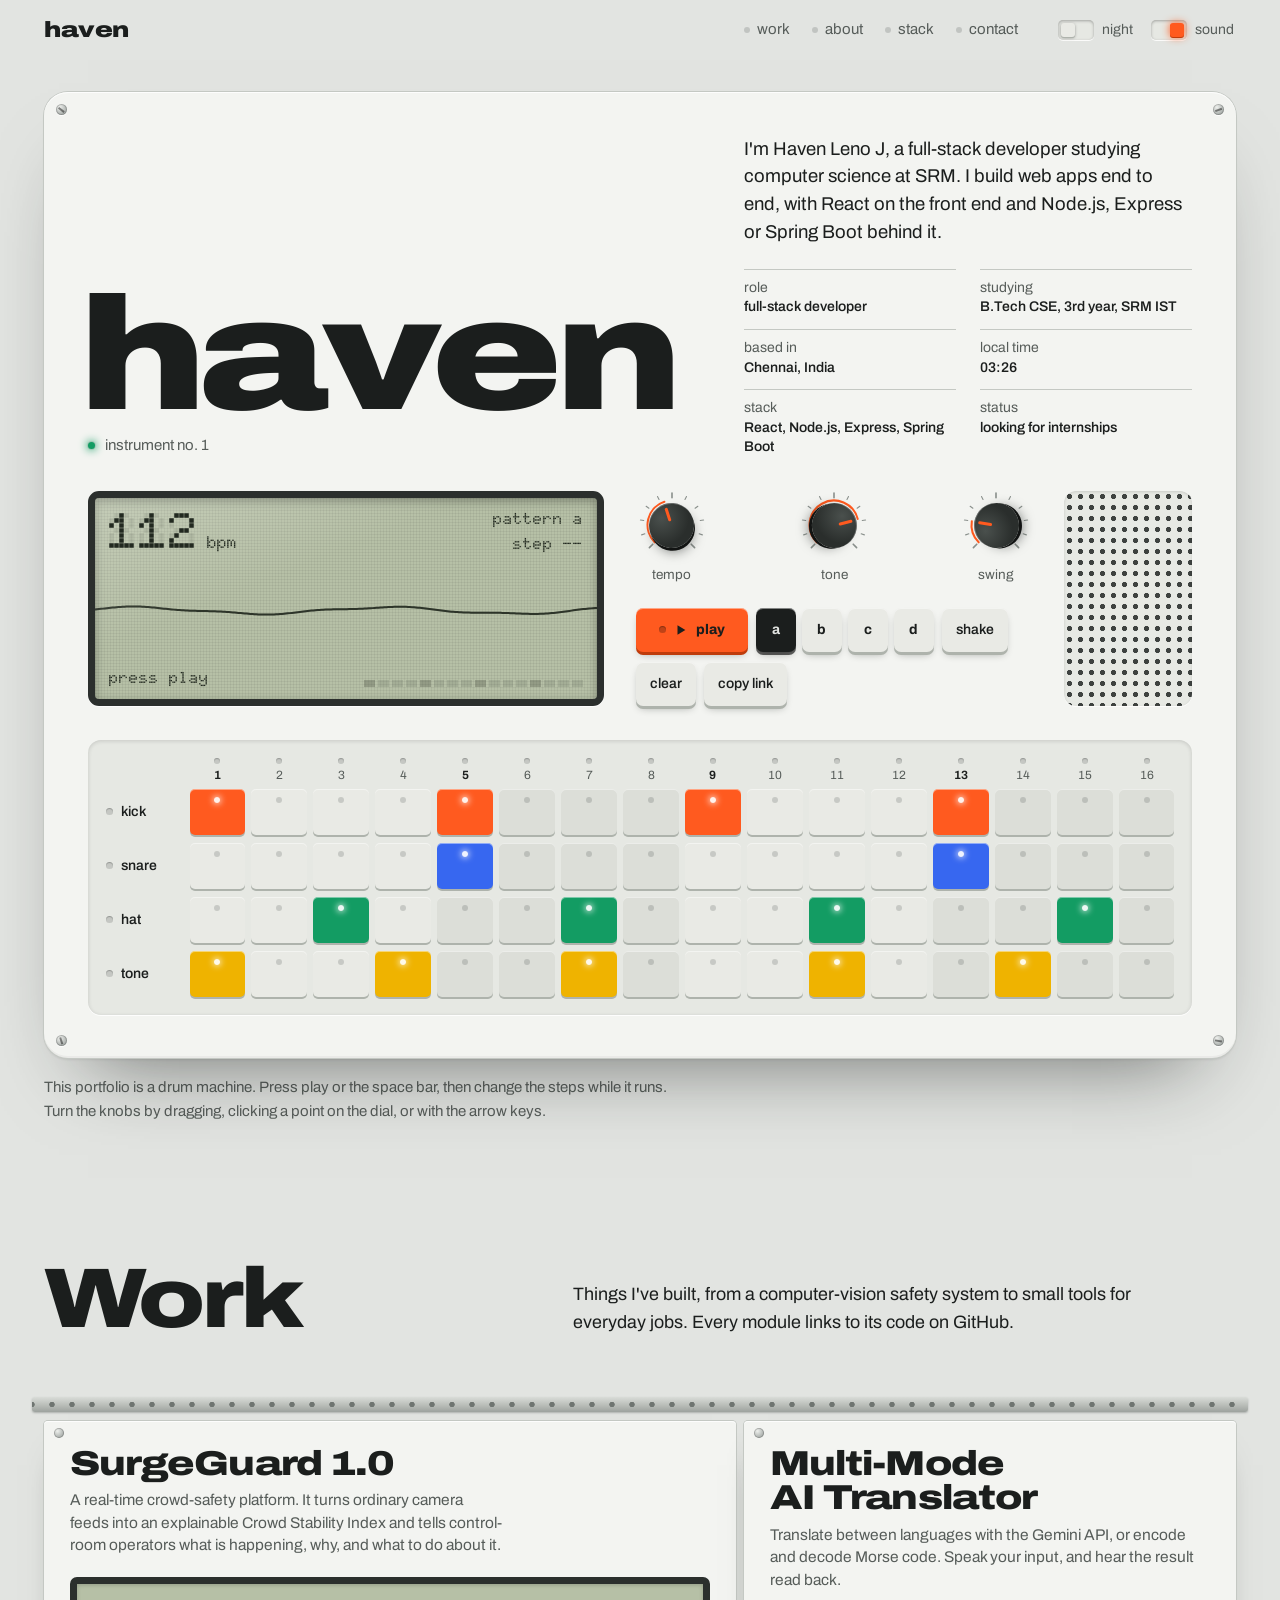
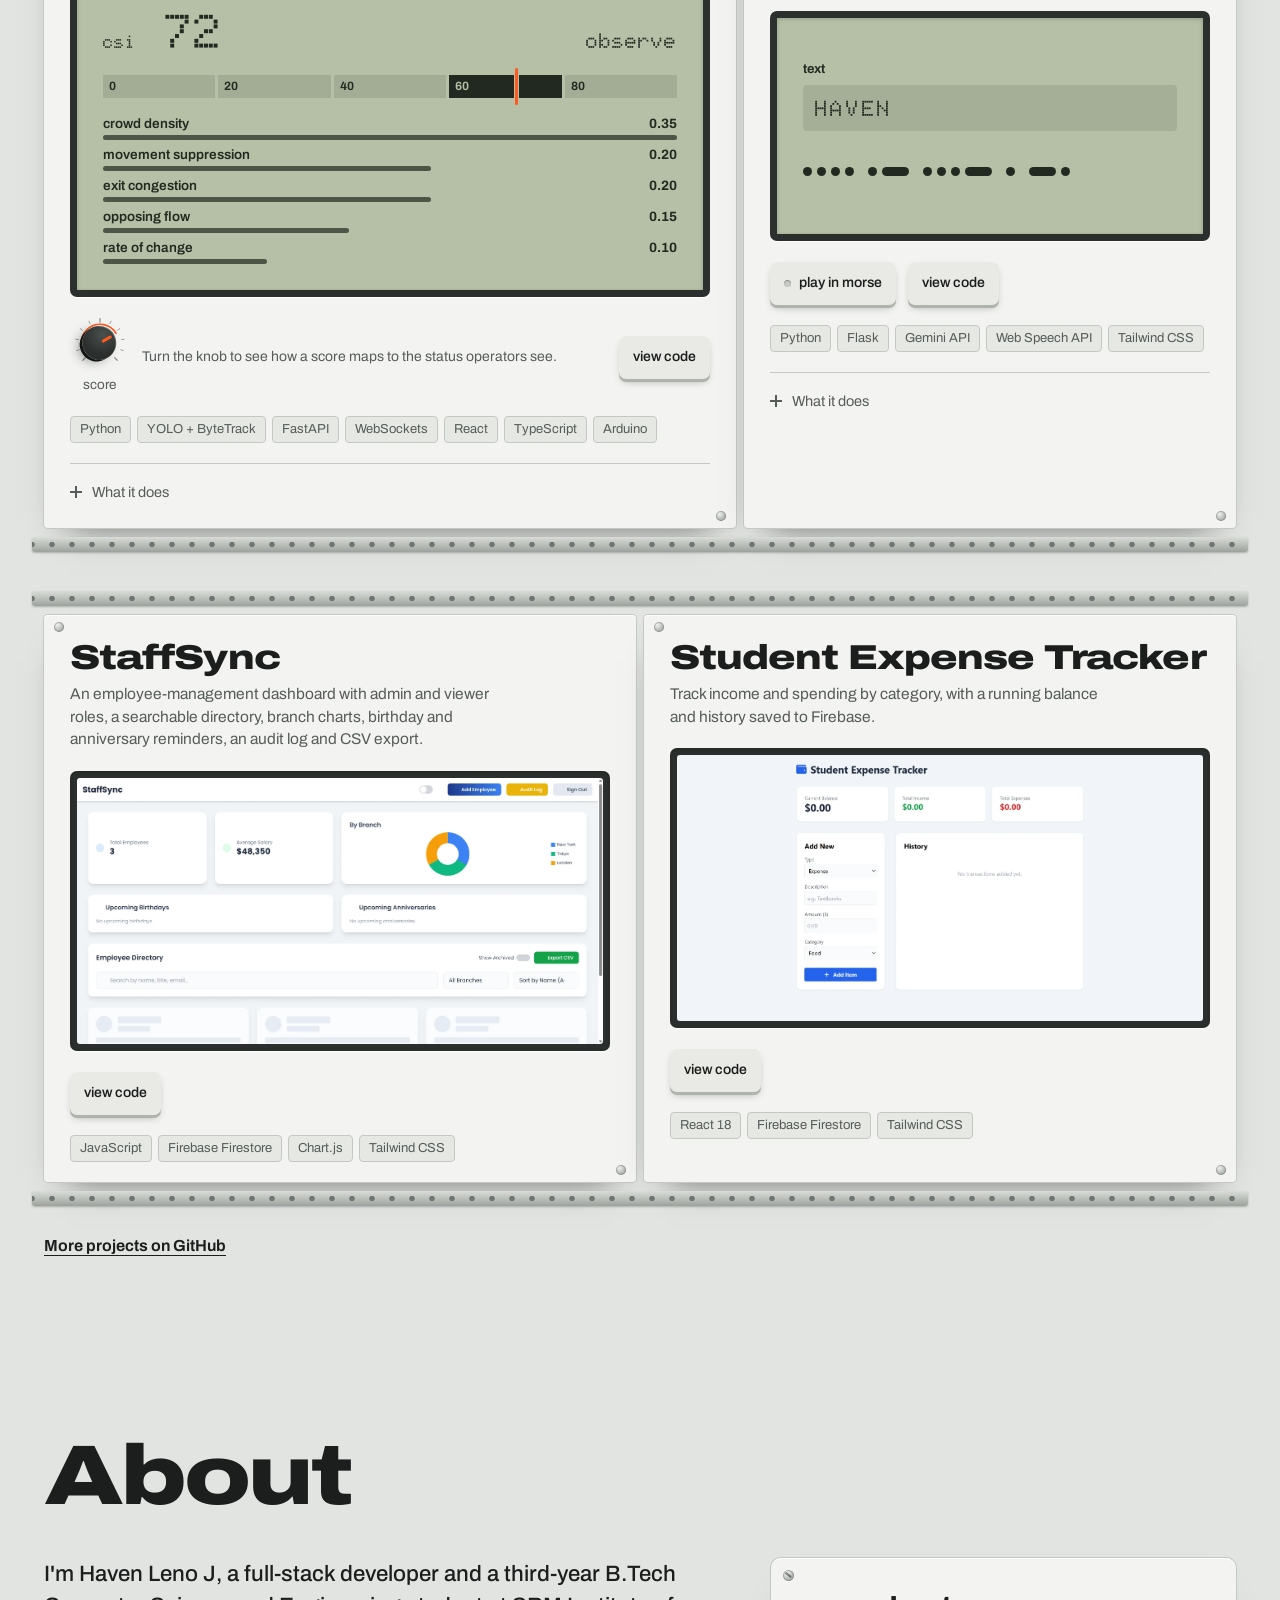
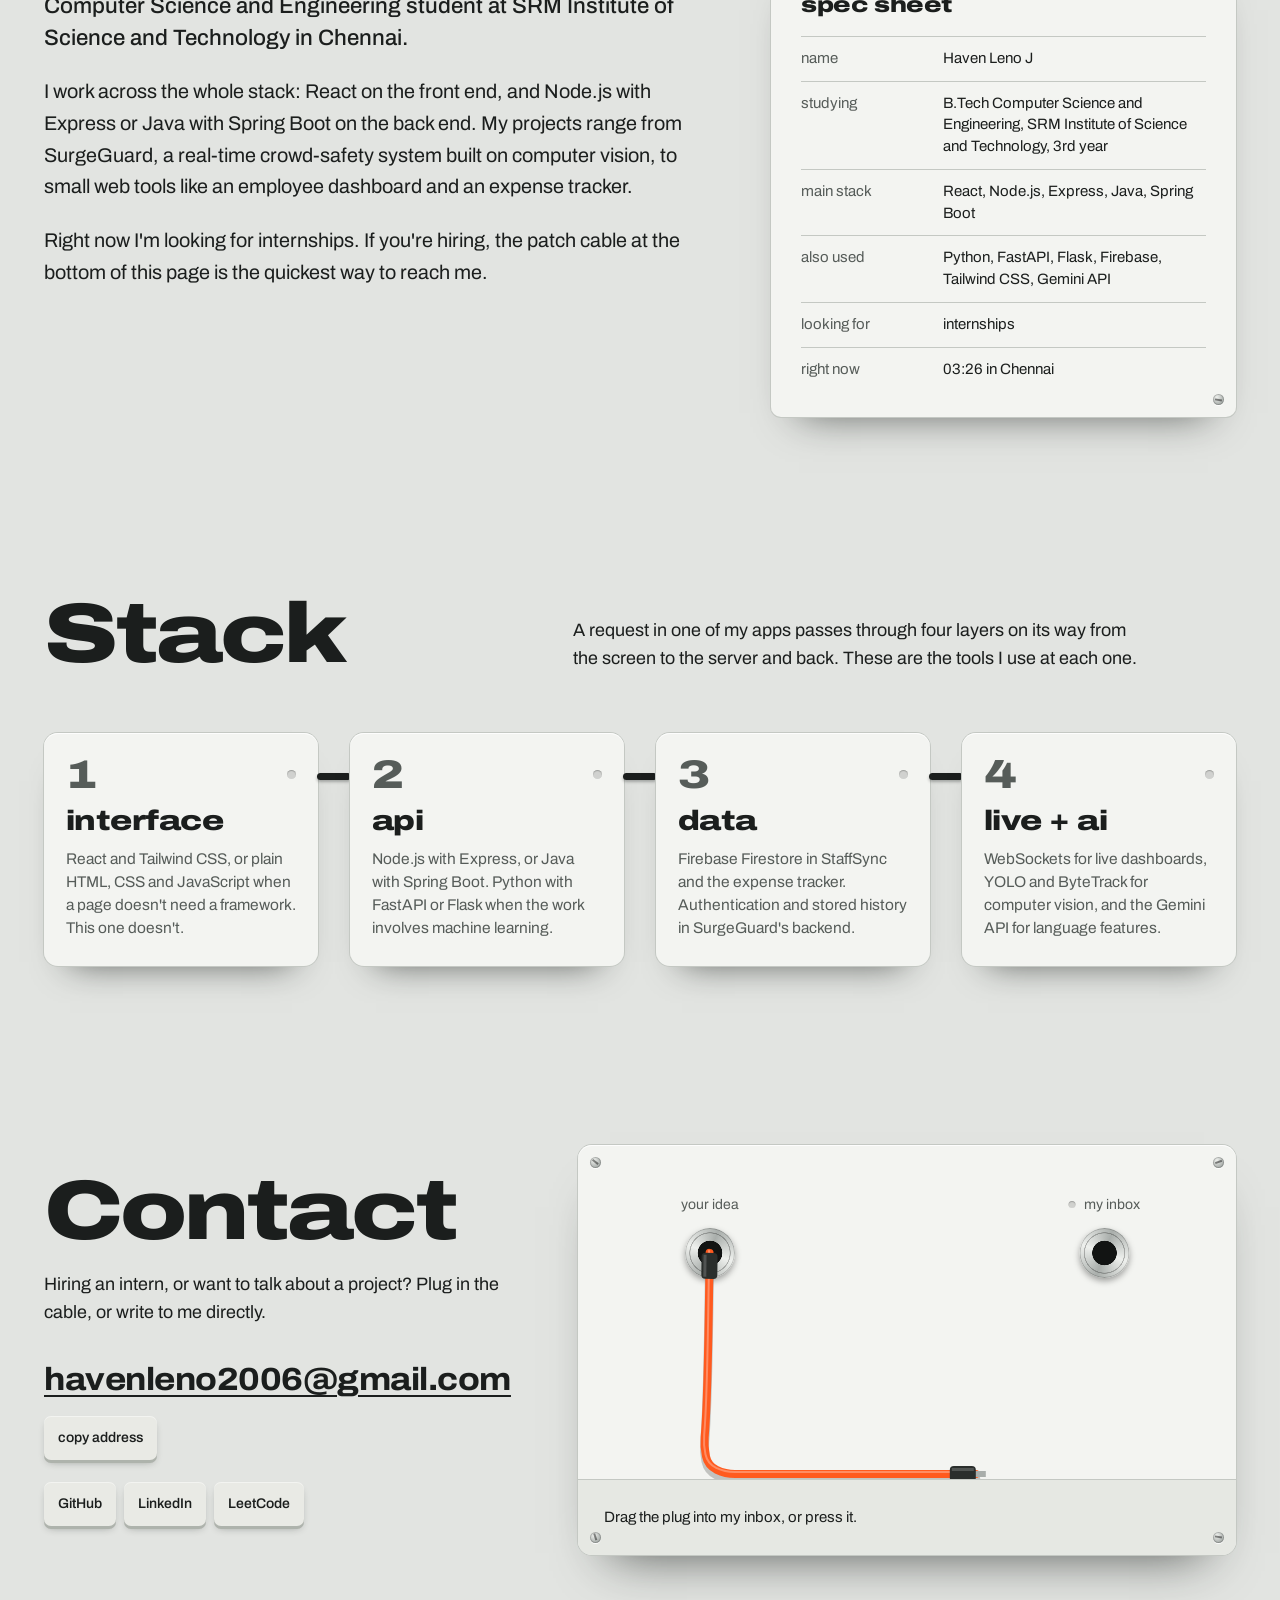
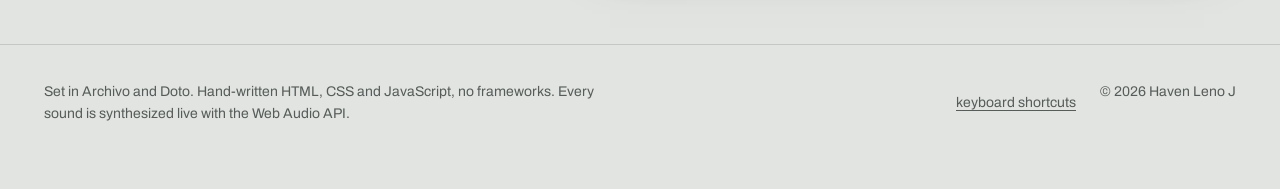
==== commit dcdb3f76: "Personalise portfolio 1 and feature real projects - Details for Haven Leno J: full-stack developer, " ====
--- a/portfolio-1/index.html
+++ b/portfolio-1/index.html
@@ -3,8 +3,19 @@
 <head>
 <meta charset="utf-8">
 <meta name="viewport" content="width=device-width, initial-scale=1, viewport-fit=cover">
-<title>Leno Instrument No. 1</title>
-<meta name="description" content="Leno designs and builds interfaces for the web. This portfolio is a playable instrument: a drum machine, four live tools, and a patch cable to get in touch.">
+<title>Haven Leno J, full-stack developer</title>
+<meta name="description" content="Haven Leno J is a full-stack developer and 3rd-year B.Tech CSE student at SRM IST, Chennai, working with React, Node.js, Express and Spring Boot. Looking for internships.">
+<meta name="author" content="Haven Leno J">
+<link rel="canonical" href="https://havenleno22.github.io/my-best-portfolios/portfolio-1/">
+<meta property="og:type" content="website">
+<meta property="og:title" content="Haven Leno J, full-stack developer">
+<meta property="og:description" content="A portfolio you can play: a drum machine, four projects, and a patch cable to get in touch.">
+<meta property="og:url" content="https://havenleno22.github.io/my-best-portfolios/portfolio-1/">
+<meta property="og:image" content="https://havenleno22.github.io/my-best-portfolios/portfolio-1/img/og.png">
+<meta property="og:image:width" content="1200">
+<meta property="og:image:height" content="630">
+<meta property="og:image:alt" content="The haven drum machine: a light grey device with an LCD, knobs and a grid of coloured step keys.">
+<meta name="twitter:card" content="summary_large_image">
 <meta name="theme-color" content="#E2E4E1" media="(prefers-color-scheme: light)">
 <meta name="theme-color" content="#141617" media="(prefers-color-scheme: dark)">
 <link rel="icon" href="data:image/svg+xml,%3Csvg xmlns='http://www.w3.org/2000/svg' viewBox='0 0 32 32'%3E%3Ccircle cx='16' cy='16' r='14' fill='%23FF5A1F'/%3E%3Crect x='14.5' y='4' width='3' height='11' rx='1.5' fill='%231B1E1D'/%3E%3C/svg%3E">
@@ -32,11 +43,11 @@
 
 <header class="topbar" id="topbar">
   <div class="wrap topbar__inner">
-    <a class="topbar__mark" href="#top" aria-label="Leno, back to the top">leno</a>
+    <a class="topbar__mark" href="#top" aria-label="Haven Leno J, back to the top">haven</a>
     <nav class="topbar__nav" aria-label="Sections">
       <a href="#work">work</a>
       <a href="#about">about</a>
-      <a href="#process">process</a>
+      <a href="#stack">stack</a>
       <a href="#contact">contact</a>
     </nav>
     <div class="topbar__switches">
@@ -64,16 +75,18 @@
 
       <div class="device__head">
         <div class="device__brand">
-          <h1 class="wordmark" id="hero-title">leno</h1>
+          <h1 class="wordmark" id="hero-title"><span aria-hidden="true">haven</span><span class="visually-hidden">Haven Leno J</span></h1>
           <p class="device__model"><span class="led led--power" aria-hidden="true"></span>instrument no. 1</p>
         </div>
         <div class="device__intro">
-          <p class="lede">I design and build interfaces for the web. I care most about the part people only feel: how fast a thing responds, how it sounds, and whether it is still pleasant on the hundredth use.</p>
+          <p class="lede">I'm Haven Leno J, a full-stack developer studying computer science at SRM. I build web apps end to end, with React on the front end and Node.js, Express or Spring Boot behind it.</p>
           <dl class="plate">
-            <div><dt>practice</dt><dd>interface design and front-end engineering</dd></div>
-            <div><dt>based in</dt><dd data-place>India, UTC+5:30</dd></div>
+            <div><dt>role</dt><dd>full-stack developer</dd></div>
+            <div><dt>studying</dt><dd>B.Tech CSE, 3rd year, SRM IST</dd></div>
+            <div><dt>based in</dt><dd data-place>Chennai, India</dd></div>
             <div><dt>local time</dt><dd><time data-clock>--:--</time></dd></div>
-            <div><dt>status</dt><dd>open to freelance work and full-time roles</dd></div>
+            <div><dt>stack</dt><dd>React, Node.js, Express, Spring Boot</dd></div>
+            <div><dt>status</dt><dd>looking for internships</dd></div>
           </dl>
         </div>
       </div>
@@ -130,133 +143,120 @@
         <p class="visually-hidden" id="seq-help">Each button turns one step on or off. Use the arrow keys to move between steps.</p>
       </div>
     </div>
-    <p class="hero__hint">Press play or the space bar, then change the steps while it runs. Turn the knobs by dragging, clicking a point on the dial, or with the arrow keys.</p>
+    <p class="hero__hint">This portfolio is a drum machine. Press play or the space bar, then change the steps while it runs. Turn the knobs by dragging, clicking a point on the dial, or with the arrow keys.</p>
   </section>
 
-  <!-- Work: four live modules mounted in a rack. -->
+  <!-- Work: four projects mounted in a rack. -->
   <section class="section wrap" id="work" aria-labelledby="work-title">
     <div class="section__head">
       <h2 class="section__title" id="work-title">Work</h2>
-      <p class="section__lead">Four small instruments, all running live on this page. Each one began as a question I wanted to answer with a working prototype instead of a mockup. Open the notes on any module to see how it is built.</p>
+      <p class="section__lead">Things I've built, from a computer-vision safety system to small tools for everyday jobs. Every module links to its code on GitHub.</p>
     </div>
 
     <div class="rack">
       <div class="rack__row">
 
-        <article class="module module--plotter" id="plotter" aria-labelledby="plotter-title" style="--span: 7">
+        <article class="module project" id="surgeguard" aria-labelledby="surgeguard-title" style="--span: 7">
           <header class="module__head">
-            <h3 id="plotter-title">plotter</h3>
-            <p>Seeded flow-field drawings, drawn line by line the way a pen plotter would.</p>
+            <h3 id="surgeguard-title">SurgeGuard 1.0</h3>
+            <p>A real-time crowd-safety platform. It turns ordinary camera feeds into an explainable Crowd Stability Index and tells control-room operators what is happening, why, and what to do about it.</p>
           </header>
-          <div class="module__screen plotter__paper">
-            <canvas class="plotter__canvas" id="plotter-canvas" role="img" aria-label="Generated line drawing"></canvas>
-            <span class="plotter__pen" id="plotter-pen" aria-hidden="true"></span>
+          <div class="module__screen csi" id="csi">
+            <div class="csi__top">
+              <p class="csi__score"><span class="csi__label">csi</span> <span id="csi-value">72</span></p>
+              <p class="csi__status" id="csi-status" aria-live="polite">observe</p>
+            </div>
+            <div class="csi__scale" aria-hidden="true">
+              <span data-band="critical">0</span><span data-band="high">20</span><span data-band="attention">40</span><span data-band="observe">60</span><span data-band="stable">80</span>
+              <i class="csi__needle" id="csi-needle"></i>
+            </div>
+            <ul class="csi__weights" aria-label="Indicator weights in the score">
+              <li style="--w: .35"><span>crowd density</span><b>0.35</b></li>
+              <li style="--w: .20"><span>movement suppression</span><b>0.20</b></li>
+              <li style="--w: .20"><span>exit congestion</span><b>0.20</b></li>
+              <li style="--w: .15"><span>opposing flow</span><b>0.15</b></li>
+              <li style="--w: .10"><span>rate of change</span><b>0.10</b></li>
+            </ul>
           </div>
           <div class="module__controls">
-            <div class="knob-wrap knob-wrap--small"><div id="knob-density"></div><span class="knob-label" id="knob-density-label">lines</span></div>
-            <div class="knob-wrap knob-wrap--small"><div id="knob-flow"></div><span class="knob-label" id="knob-flow-label">flow</span></div>
-            <button class="key" id="plotter-new" type="button">new drawing</button>
-            <button class="key" id="plotter-copy" type="button">copy as svg</button>
-            <span class="readout" id="plotter-seed">seed 0000</span>
-          </div>
+            <div class="knob-wrap knob-wrap--small"><div id="knob-csi"></div><span class="knob-label" id="knob-csi-label">score</span></div>
+            <p class="module__hint">Turn the knob to see how a score maps to the status operators see.</p>
+            <a class="key" href="https://github.com/HavenLeno22/surge-guard1.0" rel="noopener">view code</a>
+          </div>
+          <ul class="chips" aria-label="Built with">
+            <li>Python</li><li>YOLO + ByteTrack</li><li>FastAPI</li><li>WebSockets</li><li>React</li><li>TypeScript</li><li>Arduino</li>
+          </ul>
           <details class="module__notes">
-            <summary>How it's built</summary>
-            <p>A flow field is a grid of angles taken from gradient noise. Every line starts at a random point and follows those angles until it leaves the paper. The random numbers come from a seeded generator, so the same seed always gives the same drawing.</p>
-            <p>It renders to canvas while you watch. Copying exports the same line data as clean SVG paths, ready to paste into Figma or send to a real plotter.</p>
-            <p class="module__stack">Canvas 2D, seeded PRNG, Perlin-style gradient noise</p>
+            <summary>What it does</summary>
+            <p>Every camera feed goes through Ultralytics YOLO (people only) and ByteTrack, so each person keeps an identity between frames. It runs on CUDA with FP16 when it can and falls back to the CPU, and it says which one it is using.</p>
+            <p>The score is <code>CSI = clamp(100 − Σ wᵢ·pᵢ, 0, 100)</code> over the five weighted indicators above. Weights renormalise when an indicator can't be measured, the score is smoothed, and a band change needs hysteresis before it takes effect. Every reading carries a confidence and the factor that limits it.</p>
+            <p>An evidence engine turns measurements into plain observations, such as "Opposing movement detected", each citing the number behind it. A decision engine then issues an operational report with actions like opening more exit capacity, which operators acknowledge and log to a timeline. It also forecasts queues, combines several cameras into one site view, and can drive an Arduino alert light and buzzer.</p>
           </details>
         </article>
 
-        <article class="module module--specimen" id="specimen" aria-labelledby="specimen-title" style="--span: 5">
+        <article class="module project" id="translator" aria-labelledby="translator-title" style="--span: 5">
           <header class="module__head">
-            <h3 id="specimen-title">specimen</h3>
-            <p>A variable-font tester that drives weight and width like a mixing desk.</p>
+            <h3 id="translator-title">Multi-Mode AI Translator</h3>
+            <p>Translate between languages with the Gemini API, or encode and decode Morse code. Speak your input, and hear the result read back.</p>
           </header>
-          <div class="module__screen specimen__screen" id="specimen-screen">
-            <p class="specimen__text" id="specimen-text" contenteditable="true" spellcheck="false" role="textbox" aria-label="Sample text. Click to type your own.">Handgloves</p>
+          <div class="module__screen morse">
+            <label class="morse__field" for="morse-input"><span>text</span>
+              <input id="morse-input" type="text" value="HAVEN" maxlength="20" autocomplete="off" spellcheck="false">
+            </label>
+            <p class="morse__code" id="morse-code" role="img" aria-label="HAVEN in Morse code"></p>
           </div>
           <div class="module__controls">
-            <div class="knob-wrap knob-wrap--small"><div id="knob-wght"></div><span class="knob-label" id="knob-wght-label">weight</span></div>
-            <div class="knob-wrap knob-wrap--small"><div id="knob-wdth"></div><span class="knob-label" id="knob-wdth-label">width</span></div>
-            <div class="knob-wrap knob-wrap--small"><div id="knob-size"></div><span class="knob-label" id="knob-size-label">size</span></div>
-            <button class="key" id="specimen-italic" type="button" aria-pressed="false"><span class="key__led" aria-hidden="true"></span>italic</button>
-            <button class="key" id="specimen-sweep" type="button">sweep</button>
-            <span class="readout" id="specimen-readout">wght 700 wdth 100</span>
-          </div>
+            <button class="key" id="morse-play" type="button"><span class="key__led" aria-hidden="true"></span><span class="key__text">play in morse</span></button>
+            <a class="key" href="https://github.com/HavenLeno22/morsecode" rel="noopener">view code</a>
+          </div>
+          <ul class="chips" aria-label="Built with">
+            <li>Python</li><li>Flask</li><li>Gemini API</li><li>Web Speech API</li><li>Tailwind CSS</li>
+          </ul>
           <details class="module__notes">
-            <summary>How it's built</summary>
-            <p>A variable font stores a whole family in one file, with axes you can set to any value in between. This tester moves Archivo along its weight and width axes, the same font and axes used for every heading on this page. Click the sample to type your own text.</p>
-            <p class="module__stack">CSS font-weight and font-stretch on a variable font, container query units</p>
+            <summary>What it does</summary>
+            <p>Language mode sends text to the Gemini API and covers languages including Tamil, Telugu and Spanish. Morse mode encodes English, and decodes from typed text, a tap pad, or an uploaded <code>.txt</code> file.</p>
+            <p>Voice input uses the Web Speech API, translations can be read aloud, and a history log keeps past translations. The Morse player above is a small re-creation of the encoder for this page.</p>
           </details>
         </article>
 
       </div>
       <div class="rack__row">
 
-        <article class="module module--life" id="life" aria-labelledby="life-title" style="--span: 5">
+        <article class="module project" id="staffsync" aria-labelledby="staffsync-title" style="--span: 6">
           <header class="module__head">
-            <h3 id="life-title">life</h3>
-            <p>Conway's Game of Life on a 16 by 16 LED matrix, stepped by the beat.</p>
+            <h3 id="staffsync-title">StaffSync</h3>
+            <p>An employee-management dashboard with admin and viewer roles, a searchable directory, branch charts, birthday and anniversary reminders, an audit log and CSV export.</p>
           </header>
-          <div class="module__screen life__matrix">
-            <canvas class="life__canvas" id="life-canvas" tabindex="0" role="application" aria-roledescription="cell grid" aria-label="Life grid, 16 by 16. Arrow keys move the cursor, space turns a cell on or off." aria-describedby="life-readout"></canvas>
-          </div>
+          <figure class="module__screen shot">
+            <img src="img/staffsync.webp" alt="StaffSync dashboard: employee count, average salary, a donut chart of employees by branch, upcoming birthdays and anniversaries, and the employee directory with search, branch filter and CSV export." width="2561" height="1294" loading="lazy" decoding="async">
+          </figure>
           <div class="module__controls">
-            <button class="key" id="life-run" type="button" aria-pressed="false"><span class="key__led" aria-hidden="true"></span>run</button>
-            <button class="key" id="life-step" type="button">step</button>
-            <button class="key" id="life-seed" type="button">scatter</button>
-            <button class="key" id="life-clear" type="button">clear</button>
-            <span class="readout" id="life-readout">gen 0000</span>
-          </div>
-          <details class="module__notes">
-            <summary>How it's built</summary>
-            <p>The grid wraps at the edges, so a glider that leaves on the right comes back on the left. Draw cells with the pointer, or focus the grid and use the arrow keys and space.</p>
-            <p>When the drum machine is playing, the grid advances one generation on every beat instead of running on its own timer, so rhythm and pattern stay locked together.</p>
-            <p class="module__stack">Canvas 2D, typed arrays, the sequencer's audio clock</p>
-          </details>
+            <a class="key" href="https://github.com/HavenLeno22/staff-sync" rel="noopener">view code</a>
+          </div>
+          <ul class="chips" aria-label="Built with">
+            <li>JavaScript</li><li>Firebase Firestore</li><li>Chart.js</li><li>Tailwind CSS</li>
+          </ul>
         </article>
 
-        <article class="module module--contrast" id="contrast" aria-labelledby="contrast-title" style="--span: 7">
+        <article class="module project" id="expenses" aria-labelledby="expenses-title" style="--span: 6">
           <header class="module__head">
-            <h3 id="contrast-title">contrast</h3>
-            <p>A contrast meter for text colours, with a fix that keeps the hue you chose.</p>
+            <h3 id="expenses-title">Student Expense Tracker</h3>
+            <p>Track income and spending by category, with a running balance and history saved to Firebase.</p>
           </header>
-          <div class="module__screen contrast__screen">
-            <div class="contrast__preview" id="contrast-preview">
-              <p class="contrast__big">Can you read this?</p>
-              <p class="contrast__small">Body text needs a contrast ratio of at least 4.5 to 1 against its background. Large text can get by with 3 to 1.</p>
-            </div>
-            <div class="contrast__meter">
-              <p class="readout readout--big" id="contrast-ratio">0.00 : 1</p>
-              <ul class="contrast__checks" id="contrast-checks">
-                <li data-min="3"><span class="led" aria-hidden="true"></span><span>large text, 3:1</span><strong>fail</strong></li>
-                <li data-min="4.5"><span class="led" aria-hidden="true"></span><span>body text, 4.5:1</span><strong>fail</strong></li>
-                <li data-min="7"><span class="led" aria-hidden="true"></span><span>enhanced, 7:1</span><strong>fail</strong></li>
-              </ul>
-              <p class="contrast__hex">
-                <button class="hexchip" type="button" id="contrast-fg-hex">#000000</button>
-                <span>on</span>
-                <button class="hexchip" type="button" id="contrast-bg-hex">#FFFFFF</button>
-              </p>
-            </div>
-          </div>
+          <figure class="module__screen shot">
+            <img src="img/expense-tracker.webp" alt="Student Expense Tracker: cards for current balance, total income and total expenses, a form to add an expense or income with a category, and a history list." width="2561" height="1294" loading="lazy" decoding="async">
+          </figure>
           <div class="module__controls">
-            <div class="knob-wrap knob-wrap--small"><div id="knob-fg-h"></div><span class="knob-label" id="knob-fg-h-label">text hue</span></div>
-            <div class="knob-wrap knob-wrap--small"><div id="knob-fg-l"></div><span class="knob-label" id="knob-fg-l-label">text light</span></div>
-            <div class="knob-wrap knob-wrap--small"><div id="knob-bg-h"></div><span class="knob-label" id="knob-bg-h-label">ground hue</span></div>
-            <div class="knob-wrap knob-wrap--small"><div id="knob-bg-l"></div><span class="knob-label" id="knob-bg-l-label">ground light</span></div>
-            <button class="key" id="contrast-fix" type="button">fix</button>
-            <button class="key" id="contrast-swap" type="button">swap</button>
-          </div>
-          <details class="module__notes">
-            <summary>How it's built</summary>
-            <p>The ratio uses the WCAG 2 formula: the relative luminance of the lighter colour plus 0.05, divided by the darker one plus 0.05. Fix runs a binary search for the smallest lightness change to the text colour that reaches 4.5 to 1, so the hue you picked survives.</p>
-            <p class="module__stack">sRGB relative luminance, binary search, no colour libraries</p>
-          </details>
+            <a class="key" href="https://github.com/HavenLeno22/expense-tracker" rel="noopener">view code</a>
+          </div>
+          <ul class="chips" aria-label="Built with">
+            <li>React 18</li><li>Firebase Firestore</li><li>Tailwind CSS</li>
+          </ul>
         </article>
 
       </div>
     </div>
+    <p class="work__more"><a href="https://github.com/HavenLeno22" rel="noopener">More projects on GitHub</a></p>
   </section>
 
   <!-- About -->
@@ -266,51 +266,52 @@
     </div>
     <div class="about__grid">
       <div class="about__text">
-        <p>I'm Leno, a designer who writes the code for what I design. Most of my work sits where interface design meets engineering: design systems, interactive tools, and the small details that make software feel considered.</p>
-        <p>I learned by taking apart websites I liked to see how they worked, and I still learn best that way. This page is hand-written HTML, CSS and JavaScript with no frameworks. I set that constraint to keep it fast, and to prove to myself I understand every part of it.</p>
-        <p>Away from the browser I listen to a lot of music with too many synthesizers in it, which explains the drum machine at the top of the page.</p>
+        <p>I'm Haven Leno J, a full-stack developer and a third-year B.Tech Computer Science and Engineering student at SRM Institute of Science and Technology in Chennai.</p>
+        <p>I work across the whole stack: React on the front end, and Node.js with Express or Java with Spring Boot on the back end. My projects range from SurgeGuard, a real-time crowd-safety system built on computer vision, to small web tools like an employee dashboard and an expense tracker.</p>
+        <p>Right now I'm looking for internships. If you're hiring, the patch cable at the bottom of this page is the quickest way to reach me.</p>
       </div>
       <aside class="spec" aria-labelledby="spec-title">
         <span class="screw screw--tl" aria-hidden="true"></span>
         <span class="screw screw--br" aria-hidden="true"></span>
         <h3 class="spec__title" id="spec-title">spec sheet</h3>
         <dl class="spec__list">
-          <div><dt>disciplines</dt><dd>interface design, design systems, front-end engineering, creative coding</dd></div>
-          <div><dt>tools</dt><dd>Figma, TypeScript, React, Next.js, Canvas, Web Audio, WebGL</dd></div>
-          <div><dt>working hours</dt><dd>10:00 to 19:00 IST, flexible for other time zones</dd></div>
-          <div><dt>replies</dt><dd>within two working days</dd></div>
+          <div><dt>name</dt><dd>Haven Leno J</dd></div>
+          <div><dt>studying</dt><dd>B.Tech Computer Science and Engineering, SRM Institute of Science and Technology, 3rd year</dd></div>
+          <div><dt>main stack</dt><dd>React, Node.js, Express, Java, Spring Boot</dd></div>
+          <div><dt>also used</dt><dd>Python, FastAPI, Flask, Firebase, Tailwind CSS, Gemini API</dd></div>
+          <div><dt>looking for</dt><dd>internships</dd></div>
           <div><dt>right now</dt><dd id="now-status">checking the clock</dd></div>
         </dl>
       </aside>
     </div>
   </section>
 
-  <!-- Process: the stages really are a sequence, so they are numbered. -->
-  <section class="section wrap" id="process" aria-labelledby="process-title">
+  <!-- Stack: the layers of a full-stack app really are a chain, so they are numbered. -->
+  <section class="section wrap" id="stack" aria-labelledby="stack-title">
     <div class="section__head">
-      <h2 class="section__title" id="process-title">Process</h2>
-      <p class="section__lead">Every project runs through the same signal chain. The order matters, and so does looping back to the start when something sounds wrong.</p>
+      <h2 class="section__title" id="stack-title">Stack</h2>
+      <p class="section__lead">A request in one of my apps passes through four layers on its way from the screen to the server and back. These are the tools I use at each one.</p>
     </div>
     <ol class="chain" id="chain">
       <li class="pedal">
         <div class="pedal__top"><span class="pedal__num">1</span><span class="led" aria-hidden="true"></span></div>
-        <h3>listen</h3>
-        <p>Talk to the people who will use the thing and read what already exists. I write the problem down in one sentence before designing anything.</p>
+        <h3>interface</h3>
+        <p>React and Tailwind CSS, or plain HTML, CSS and JavaScript when a page doesn't need a framework. This one doesn't.</p>
       </li>
       <li class="pedal">
         <div class="pedal__top"><span class="pedal__num">2</span><span class="led" aria-hidden="true"></span></div>
-        <h3>sketch</h3>
-        <p>Prototype in the browser early, with real content. A rough version you can click beats a polished picture you can't.</p>
+        <h3>api</h3>
+        <p>Node.js with Express, or Java with Spring Boot. Python with FastAPI or Flask when the work involves machine learning.</p>
       </li>
       <li class="pedal">
         <div class="pedal__top"><span class="pedal__num">3</span><span class="led" aria-hidden="true"></span></div>
-        <h3>build</h3>
-        <p>Production code that is typed, accessible, and quick on a cheap phone. Design decisions become tokens and components, not one-off styles.</p>
+        <h3>data</h3>
+        <p>Firebase Firestore in StaffSync and the expense tracker. Authentication and stored history in SurgeGuard's backend.</p>
       </li>
       <li class="pedal">
         <div class="pedal__top"><span class="pedal__num">4</span><span class="led" aria-hidden="true"></span></div>
-        <h3>tune</h3>
-        <p>Ship it, watch how it gets used, and adjust. Most of the quality in a product comes from the second and third pass.</p>
+        <h3>live + ai</h3>
+        <p>WebSockets for live dashboards, YOLO and ByteTrack for computer vision, and the Gemini API for language features.</p>
       </li>
     </ol>
   </section>
@@ -320,11 +321,16 @@
     <div class="contact__grid">
       <div class="contact__text">
         <h2 class="section__title" id="contact-title">Contact</h2>
-        <p class="section__lead">Have a project, a role, or a question about anything on this page? Plug in the cable, or write to me directly.</p>
+        <p class="section__lead">Hiring an intern, or want to talk about a project? Plug in the cable, or write to me directly.</p>
         <div class="contact__email">
           <a class="contact__address" data-email href="mailto:havenleno2006@gmail.com">havenleno2006@gmail.com</a>
           <button class="key" type="button" data-copy-email>copy address</button>
         </div>
+        <ul class="contact__links" aria-label="Elsewhere">
+          <li><a class="key" href="https://github.com/HavenLeno22" rel="me noopener">GitHub</a></li>
+          <li><a class="key" href="https://www.linkedin.com/in/havenleno" rel="me noopener">LinkedIn</a></li>
+          <li><a class="key" href="https://leetcode.com/u/lenohaven/" rel="me noopener">LeetCode</a></li>
+        </ul>
       </div>
       <div class="patchbay" id="patchbay">
         <span class="screw screw--tl" aria-hidden="true"></span>
@@ -356,7 +362,7 @@
 
 <footer class="wrap colophon">
   <p>Set in Archivo and Doto. Hand-written HTML, CSS and JavaScript, no frameworks. Every sound is synthesized live with the Web Audio API.</p>
-  <p class="colophon__end"><button class="linkish" type="button" id="open-shortcuts">keyboard shortcuts</button><span>&copy; <span data-year>2026</span> Leno</span></p>
+  <p class="colophon__end"><button class="linkish" type="button" id="open-shortcuts">keyboard shortcuts</button><span>&copy; <span data-year>2026</span> Haven Leno J</span></p>
 </footer>
 
 <div class="minideck" id="minideck" aria-hidden="true">
@@ -387,10 +393,7 @@
 <script src="js/knob.js" defer></script>
 <script src="js/scope.js" defer></script>
 <script src="js/sequencer.js" defer></script>
-<script src="js/plotter.js" defer></script>
-<script src="js/specimen.js" defer></script>
-<script src="js/contrast.js" defer></script>
-<script src="js/life.js" defer></script>
+<script src="js/projects.js" defer></script>
 <script src="js/patch.js" defer></script>
 <script src="js/app.js" defer></script>
 </body>
--- a/portfolio-1/css/device.css
+++ b/portfolio-1/css/device.css
@@ -47,10 +47,10 @@
 
 .wordmark {
   /* A fixed box, measured from the loaded font, so the hero grid can't jump on font swap. */
-  width: 2.6em;
+  width: 3.75em;
   white-space: nowrap;
   margin-left: -0.05em;
-  font-size: clamp(88px, 14vw, 196px);
+  font-size: clamp(64px, 12.5vw, 172px);
   font-weight: 900;
   font-stretch: 125%;
   line-height: .74;
--- a/portfolio-1/css/rack.css
+++ b/portfolio-1/css/rack.css
@@ -167,173 +167,212 @@
   .module { grid-column: 1 / -1; }
 }
 
-/* ---- plotter ---- */
-
-.plotter__paper {
-  aspect-ratio: 3 / 2;
+/* ---- projects ---- */
+
+/* Project modules stack their parts from the top; spare height collects at the bottom
+   instead of stretching a screenshot's bezel. */
+.module.project {
+  grid-template-rows: none;
+  align-content: start;
+}
+
+.module__hint {
+  flex: 1 1 14em;
+  color: var(--ink-soft);
+  font-size: 14px;
+  line-height: 1.4;
+}
+
+/* "Built with" labels, like the strips of tape on a patch bay. */
+.chips {
+  display: flex;
+  flex-wrap: wrap;
+  gap: 6px;
+}
+.chips li {
+  padding: 4px 9px;
+  border: 1px solid var(--edge);
+  border-radius: 4px;
+  background: var(--panel-sunk);
+  color: var(--ink-soft);
+  font-size: 13px;
+  line-height: 1.3;
+  white-space: nowrap;
+}
+
+.module__notes code {
+  font-family: ui-monospace, "Cascadia Mono", Consolas, monospace;
+  font-size: .9em;
+}
+
+.key.is-playing .key__led {
+  background: var(--orange);
+  box-shadow: 0 0 0 1px rgb(0 0 0 / .08), 0 0 8px 1px var(--orange);
+}
+
+/* Screenshots sit behind a dark bezel, like a monitor. */
+.shot {
+  margin: 0;
   min-height: 0;
-  background: var(--paper);
-}
-.plotter__canvas {
+  padding: 7px;
+  background: var(--lcd-bezel);
+}
+.shot img {
+  display: block;
+  width: 100%;
+  height: auto;
+  aspect-ratio: 2561 / 1294;
+  border-radius: 3px;
+  object-fit: cover;
+  object-position: top;
+}
+
+/* SurgeGuard: score panel on the LCD. */
+.csi,
+.morse {
+  display: grid;
+  align-content: center;
+  gap: 18px;
+  padding: clamp(16px, 2.2vw, 26px);
+  border: 7px solid var(--lcd-bezel);
+  background: var(--lcd);
+  color: var(--lcd-ink);
+}
+.csi__top {
+  display: flex;
+  flex-wrap: wrap;
+  justify-content: space-between;
+  align-items: baseline;
+  gap: 8px 16px;
+  font-family: var(--font-dot);
+  font-weight: 800;
+}
+.csi__score {
+  font-size: 48px;
+  line-height: .9;
+  font-variant-numeric: tabular-nums;
+}
+.csi__label { font-size: 18px; }
+.csi__status { font-size: 21px; }
+
+.csi__scale {
+  position: relative;
+  display: grid;
+  grid-template-columns: repeat(5, minmax(0, 1fr));
+  gap: 3px;
+}
+.csi__scale span {
+  padding: 4px 6px;
+  background: color-mix(in srgb, var(--lcd-ink) 13%, transparent);
+  font-size: 12px;
+  font-weight: 650;
+  line-height: 1.2;
+  font-variant-numeric: tabular-nums;
+}
+.csi[data-band="critical"] [data-band="critical"],
+.csi[data-band="high"] [data-band="high"],
+.csi[data-band="attention"] [data-band="attention"],
+.csi[data-band="observe"] [data-band="observe"],
+.csi[data-band="stable"] [data-band="stable"] {
+  background: var(--lcd-ink);
+  color: var(--lcd);
+}
+.csi__needle {
   position: absolute;
-  inset: 0;
+  top: -7px;
+  bottom: -7px;
+  left: 72%;
+  width: 3px;
+  margin-left: -1.5px;
+  border-radius: 2px;
+  background: var(--orange);
+  box-shadow: 0 0 0 1px var(--lcd);
+  transition: left .1s ease-out;
+}
+
+.csi__weights {
+  display: grid;
+  gap: 7px;
+  font-size: 13.5px;
+  font-weight: 600;
+  line-height: 1.2;
+}
+.csi__weights li {
+  display: grid;
+  grid-template-columns: minmax(0, 1fr) auto;
+  gap: 3px 10px;
+}
+/* Bar length relative to the heaviest indicator (0.35). */
+.csi__weights li::after {
+  content: "";
+  grid-column: 1 / -1;
+  width: calc(var(--w) / .35 * 100%);
+  height: 5px;
+  border-radius: 3px;
+  background: currentColor;
+  opacity: .7;
+}
+.csi__weights b {
+  font-weight: 700;
+  font-variant-numeric: tabular-nums;
+}
+
+/* Translator: Morse readout. */
+.morse { min-height: 230px; }
+.morse__field {
+  display: grid;
+  gap: 6px;
+  font-size: 13px;
+  font-weight: 650;
+}
+.morse__field input {
   width: 100%;
-  height: 100%;
-}
-.plotter__pen {
-  position: absolute;
-  left: 0;
-  top: 0;
-  width: 16px;
-  height: 16px;
-  margin: -8px 0 0 -8px;
-  border: 2px solid var(--orange);
-  border-radius: 50%;
-  opacity: 0;
-  pointer-events: none;
-  transition: opacity .2s ease;
-}
-.plotter__pen::after {
-  content: "";
-  position: absolute;
-  inset: 4px;
-  border-radius: 50%;
-  background: var(--orange);
-}
-.plotter__pen.is-drawing { opacity: 1; }
-
-/* ---- specimen ---- */
-
-.specimen__screen {
-  display: grid;
-  place-items: center;
-  padding: 20px;
-  background: var(--panel-sunk);
-  container-type: inline-size;
-}
-.specimen__text {
-  --wght: 700;
-  --wdth: 100;
-  --sz: 16;
-  max-width: 100%;
-  font-size: calc(var(--sz) * 1cqi);
-  font-weight: var(--wght);
-  font-stretch: calc(var(--wdth) * 1%);
-  line-height: 1;
-  letter-spacing: -0.01em;
-  text-align: center;
-  overflow-wrap: anywhere;
-  outline: none;
-  cursor: text;
-  caret-color: var(--orange);
-}
-.specimen__text.is-italic { font-style: italic; }
-.specimen__screen:focus-within { box-shadow: inset 0 0 0 2px var(--focus); }
-
-/* ---- life ---- */
-
-.life__matrix {
-  display: grid;
-  place-items: center;
-  padding: clamp(14px, 2vw, 22px);
-  background: var(--matrix);
-}
-.life__canvas {
-  width: min(100%, 340px);
-  aspect-ratio: 1;
-  touch-action: none;
-  cursor: crosshair;
-  border-radius: 3px;
-}
-.life__canvas:focus-visible { outline-offset: 6px; }
-
-/* ---- contrast ---- */
-
-.contrast__screen {
-  display: grid;
-  grid-template-columns: minmax(0, 1.25fr) minmax(0, 1fr);
-  background: var(--panel-sunk);
-}
-.contrast__preview {
-  display: grid;
-  align-content: center;
-  gap: 12px;
-  padding: clamp(18px, 2.4vw, 28px);
-}
-.contrast__big {
-  font-size: clamp(28px, 3vw, 38px);
-  font-weight: 800;
-  font-stretch: 112%;
-  line-height: 1;
-  letter-spacing: -0.02em;
-}
-.contrast__small {
-  max-width: 36ch;
-  font-size: 16px;
-  line-height: 1.45;
-}
-.contrast__meter {
-  display: grid;
-  align-content: center;
-  gap: 16px;
-  padding: clamp(16px, 2vw, 24px);
-}
-.readout--big {
-  justify-content: center;
-  min-height: 60px;
-  font-size: 30px;
-}
-.contrast__checks {
-  display: grid;
-  gap: 8px;
-  font-size: 14.5px;
-}
-.contrast__checks li {
-  display: grid;
-  grid-template-columns: auto 1fr auto;
-  align-items: center;
-  gap: 10px;
-}
-.contrast__checks li .led { --lit: var(--green); }
-.contrast__checks strong {
-  font-size: 13px;
-  font-weight: 700;
-  color: var(--ink-soft);
-}
-.contrast__checks li.is-pass strong { color: var(--green); }
-.contrast__hex {
+  min-height: 46px;
+  padding: 0 12px;
+  border: 0;
+  border-radius: 4px;
+  background: color-mix(in srgb, var(--lcd-ink) 11%, transparent);
+  color: var(--lcd-ink);
+  font: 800 22px/1 var(--font-dot);
+  letter-spacing: .12em;
+  text-transform: uppercase;
+}
+.morse__field input:focus-visible {
+  outline: 2px solid var(--lcd-ink);
+  outline-offset: 2px;
+}
+.morse__code {
   display: flex;
   flex-wrap: wrap;
   align-items: center;
-  gap: 8px;
-  color: var(--ink-soft);
-  font-size: 14px;
-}
-.hexchip {
+  gap: 12px 14px;
+  min-height: 44px;
+}
+.morse__letter {
   display: inline-flex;
   align-items: center;
-  gap: 8px;
-  min-height: 32px;
-  padding: 0 10px 0 6px;
-  border: 1px solid var(--edge);
-  border-radius: 6px;
-  background: var(--panel);
-  color: var(--ink);
-  font-size: 13.5px;
-  font-weight: 600;
-  font-variant-numeric: tabular-nums;
-  cursor: pointer;
-}
-.hexchip::before {
-  content: "";
-  width: 18px;
-  height: 18px;
-  border-radius: 4px;
-  background: var(--chip, transparent);
-  box-shadow: inset 0 0 0 1px rgb(0 0 0 / .15);
-}
-.hexchip:hover { border-color: var(--ink-soft); }
-
-@media (max-width: 560px) {
-  .contrast__screen { grid-template-columns: 1fr; }
-}
+  gap: 5px;
+}
+.morse__dot,
+.morse__dash {
+  display: block;
+  height: 9px;
+  border-radius: 5px;
+  background: currentColor;
+  transition: opacity .04s linear;
+}
+.morse__dot { width: 9px; }
+.morse__dash { width: 27px; }
+.morse__gap { width: 10px; }
+.morse__code.is-playing i { opacity: .25; }
+.morse__code.is-playing i.is-on { opacity: 1; }
+
+.work__more {
+  margin-top: 28px;
+  font-size: 16px;
+}
+.work__more a {
+  font-weight: 650;
+  text-underline-offset: 4px;
+}
+.work__more a:hover { text-decoration-color: var(--orange); }
--- a/portfolio-1/css/sections.css
+++ b/portfolio-1/css/sections.css
@@ -405,3 +405,9 @@
 }
 .toast.is-on { opacity: 1; transform: translate(-50%, 0); }
 .has-minideck .toast { bottom: calc(84px + env(safe-area-inset-bottom, 0px)); }
+
+.contact__links {
+  display: flex;
+  flex-wrap: wrap;
+  gap: 8px;
+}
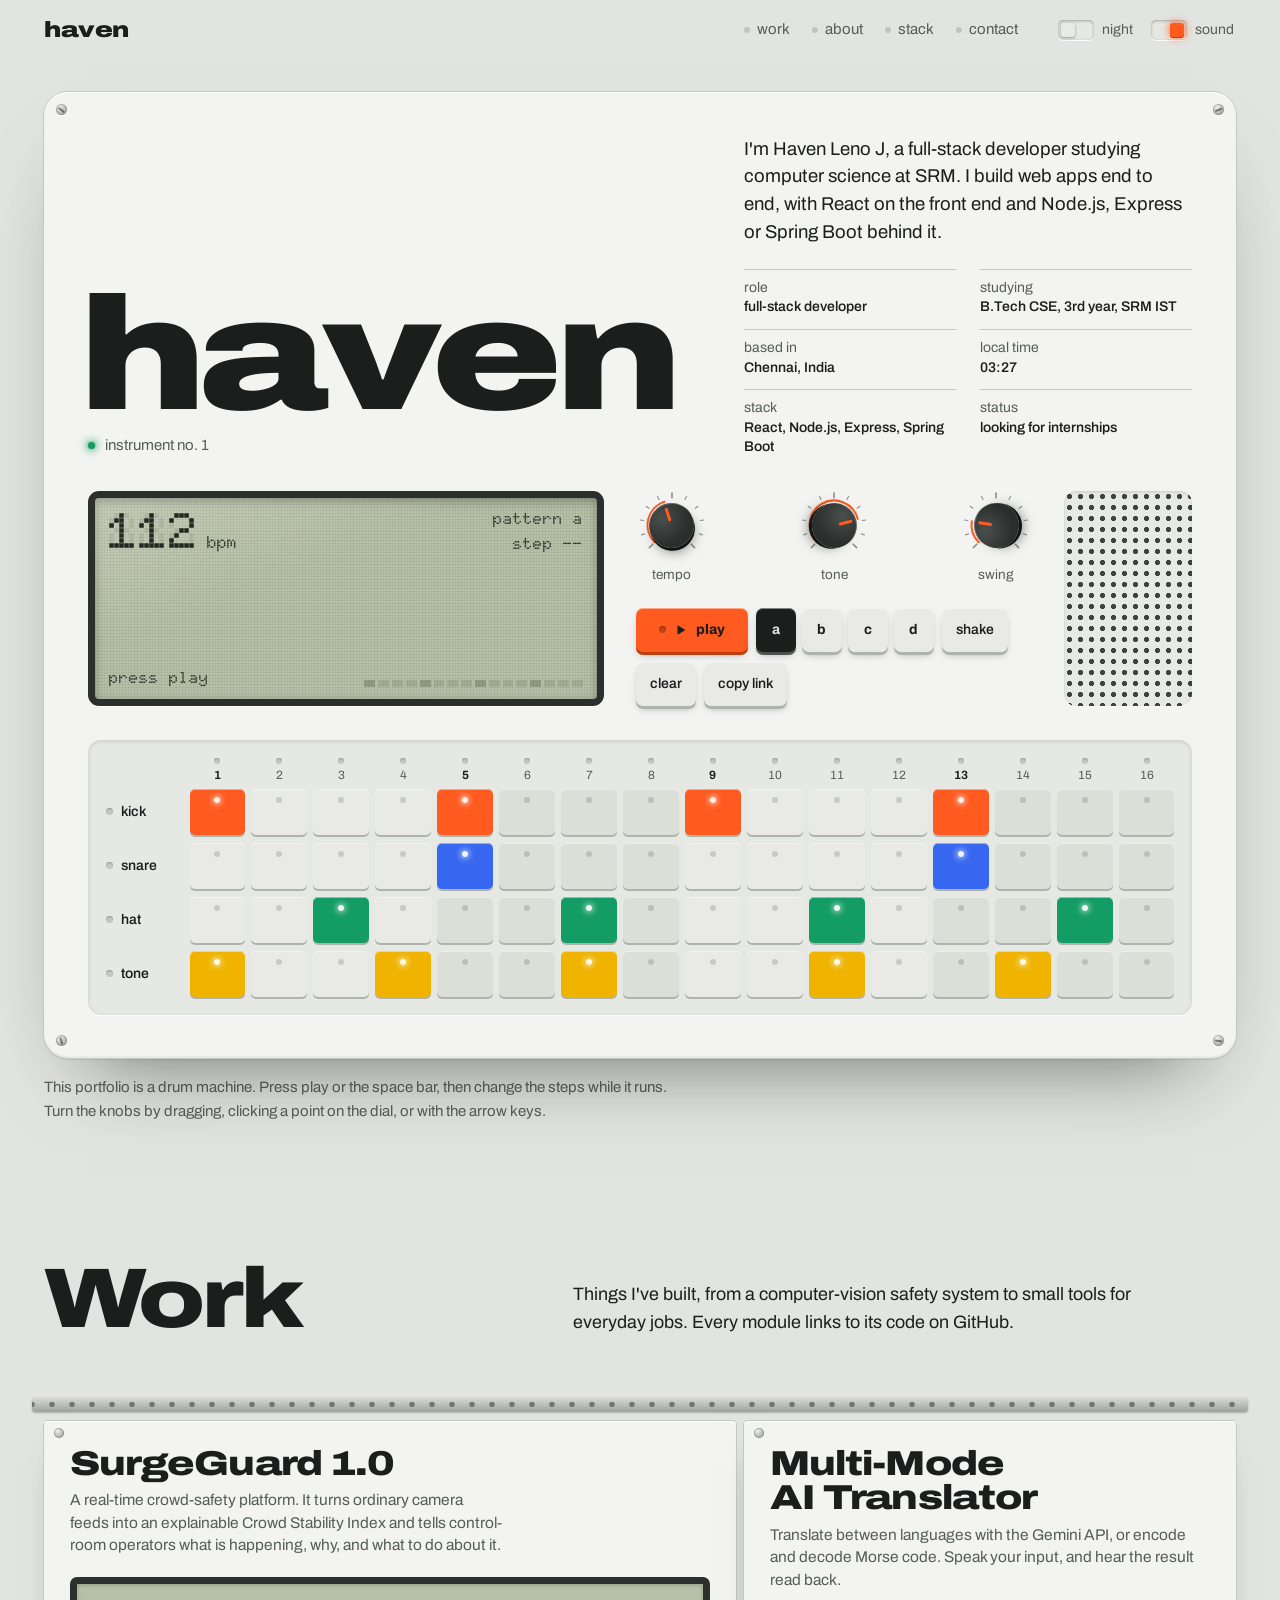
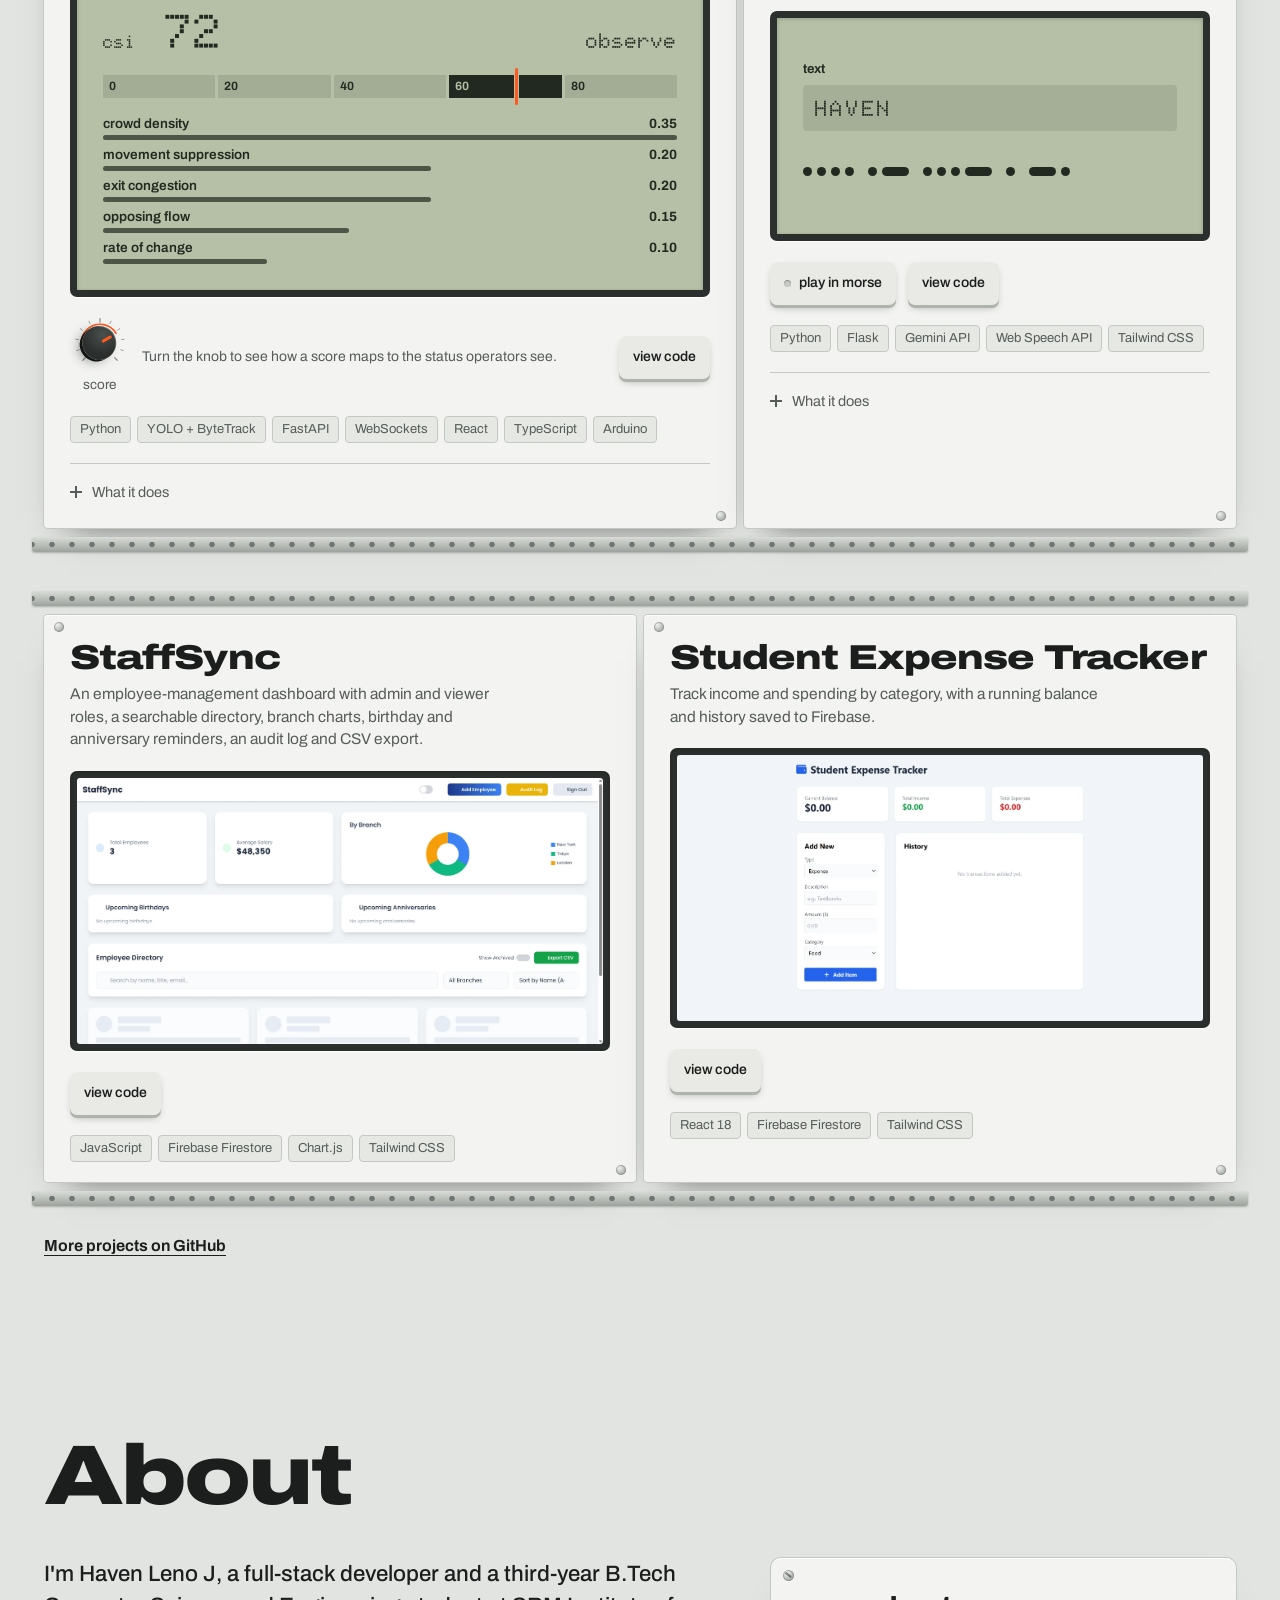
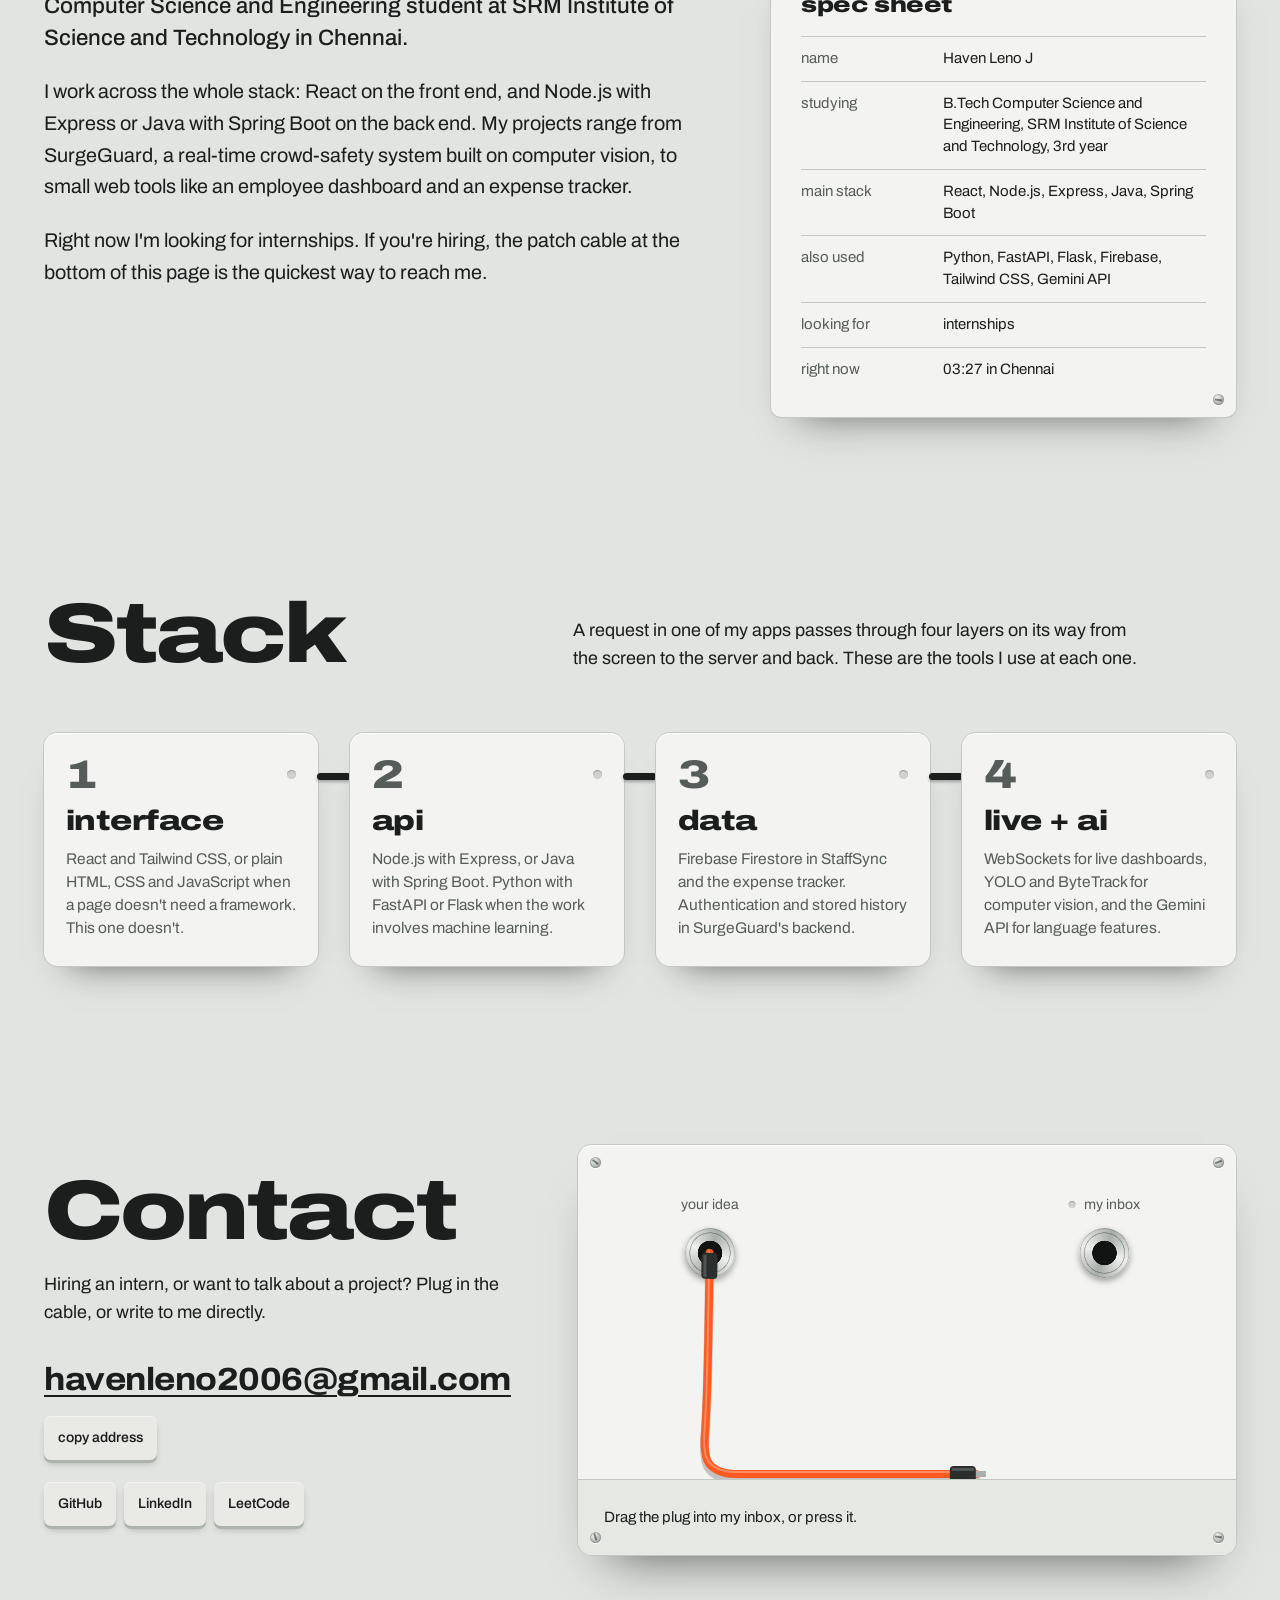
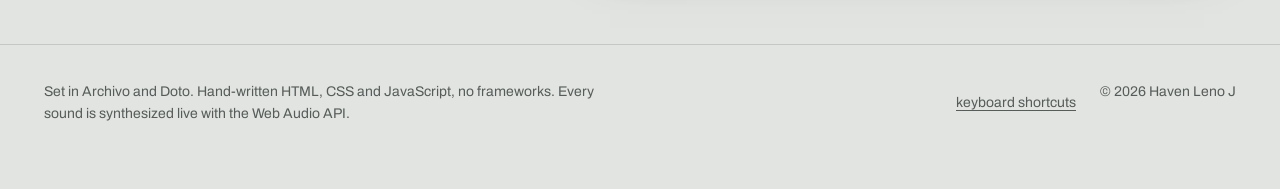
==== commit 5a49b413: "Point project links at the renamed repos Co-Authored-By: Claude Opus 5.5 <noreply@anthropic.com>" ====
--- a/portfolio-1/index.html
+++ b/portfolio-1/index.html
@@ -181,7 +181,7 @@
           <div class="module__controls">
             <div class="knob-wrap knob-wrap--small"><div id="knob-csi"></div><span class="knob-label" id="knob-csi-label">score</span></div>
             <p class="module__hint">Turn the knob to see how a score maps to the status operators see.</p>
-            <a class="key" href="https://github.com/HavenLeno22/surge-guard1.0" rel="noopener">view code</a>
+            <a class="key" href="https://github.com/HavenLeno22/surgeguard-crowd-safety" rel="noopener">view code</a>
           </div>
           <ul class="chips" aria-label="Built with">
             <li>Python</li><li>YOLO + ByteTrack</li><li>FastAPI</li><li>WebSockets</li><li>React</li><li>TypeScript</li><li>Arduino</li>
@@ -207,7 +207,7 @@
           </div>
           <div class="module__controls">
             <button class="key" id="morse-play" type="button"><span class="key__led" aria-hidden="true"></span><span class="key__text">play in morse</span></button>
-            <a class="key" href="https://github.com/HavenLeno22/morsecode" rel="noopener">view code</a>
+            <a class="key" href="https://github.com/HavenLeno22/multi-mode-ai-translator" rel="noopener">view code</a>
           </div>
           <ul class="chips" aria-label="Built with">
             <li>Python</li><li>Flask</li><li>Gemini API</li><li>Web Speech API</li><li>Tailwind CSS</li>
@@ -247,7 +247,7 @@
             <img src="img/expense-tracker.webp" alt="Student Expense Tracker: cards for current balance, total income and total expenses, a form to add an expense or income with a category, and a history list." width="2561" height="1294" loading="lazy" decoding="async">
           </figure>
           <div class="module__controls">
-            <a class="key" href="https://github.com/HavenLeno22/expense-tracker" rel="noopener">view code</a>
+            <a class="key" href="https://github.com/HavenLeno22/student-expense-tracker" rel="noopener">view code</a>
           </div>
           <ul class="chips" aria-label="Built with">
             <li>React 18</li><li>Firebase Firestore</li><li>Tailwind CSS</li>
